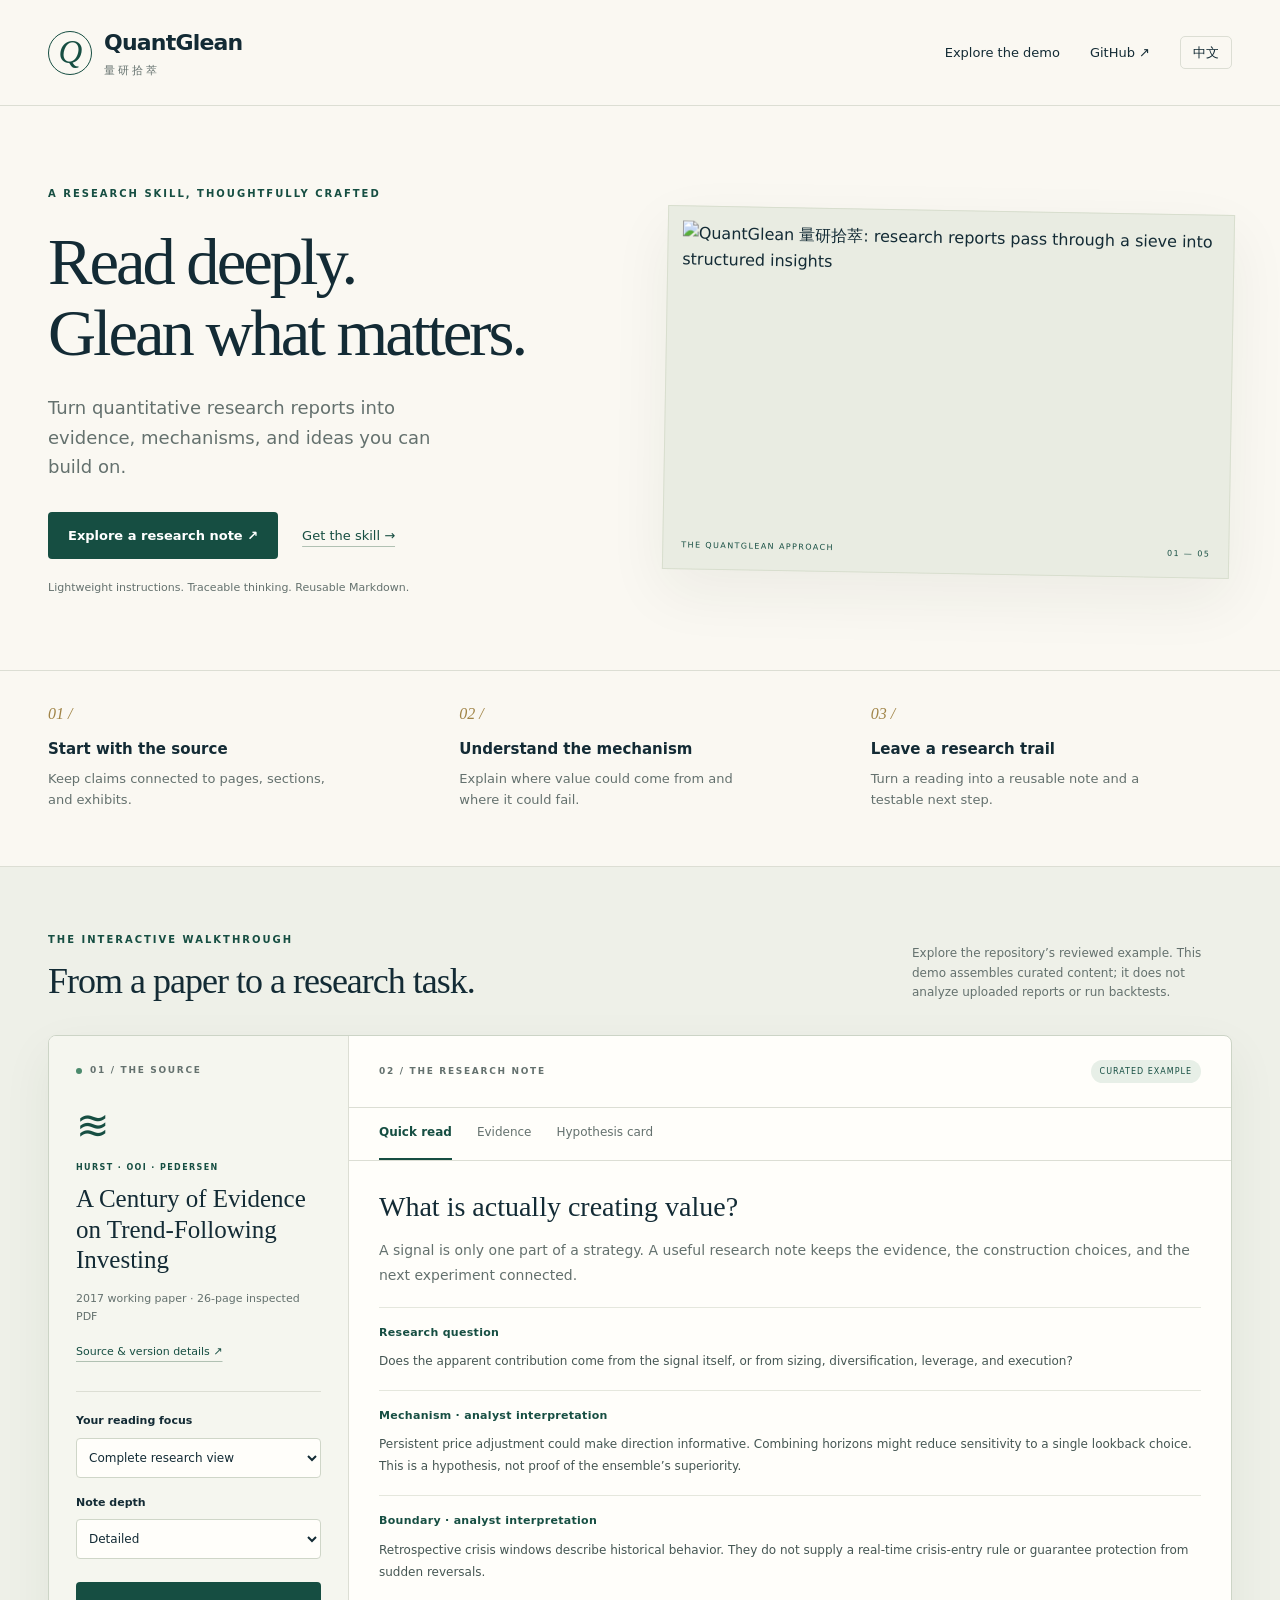
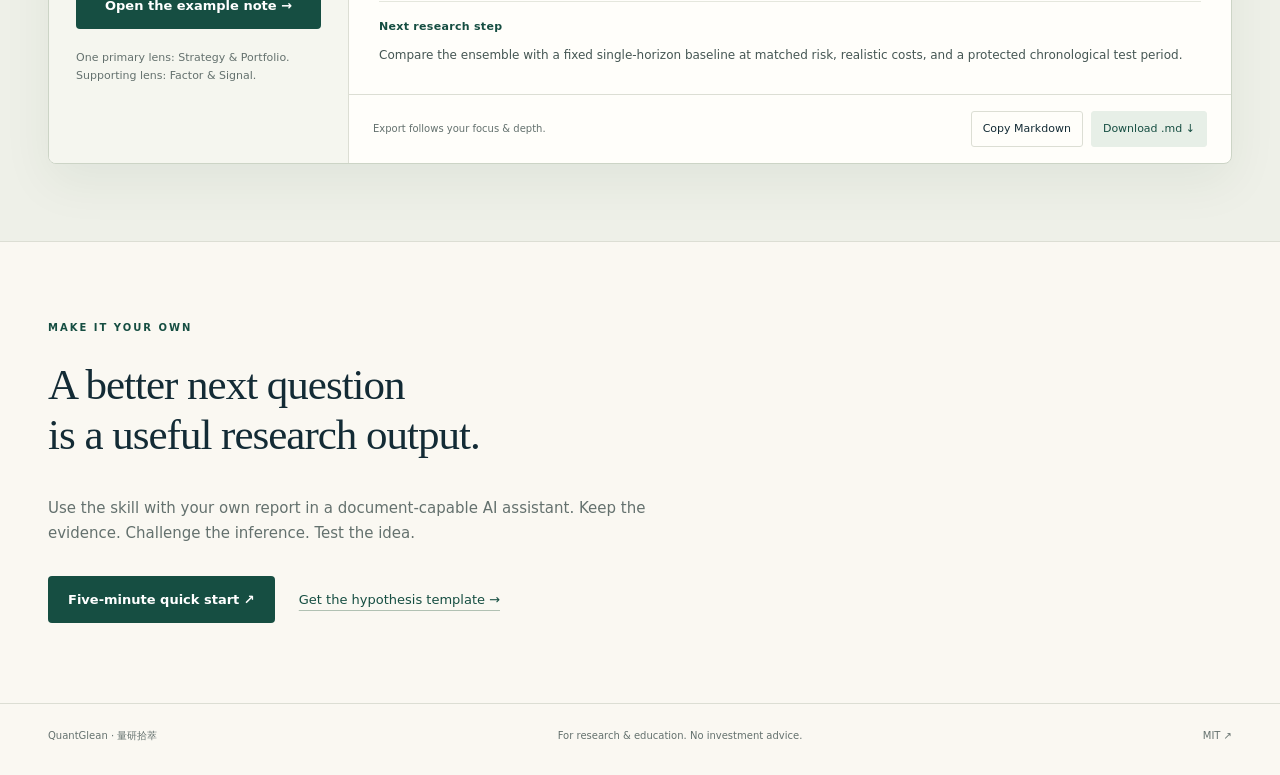
==== site/index.html @ 1519d442 "Add bilingual interactive demo and GitHub Pages deployment" ====
<!doctype html>
<html lang="en">
<head>
  <meta charset="utf-8"><meta name="viewport" content="width=device-width,initial-scale=1">
  <title>QuantGlean · 量研拾萃 — Research into insight</title>
  <meta name="description" content="Explore QuantGlean: an evidence-grounded skill for turning quantitative research reports into reusable insights and testable hypotheses.">
  <meta name="theme-color" content="#123d36"><link rel="stylesheet" href="styles.css">
</head>
<body>
  <header class="nav wrap"><a class="brand" href="#"><span class="mark">Q</span><span>QuantGlean<small>量研拾萃</small></span></a><nav aria-label="Main"><a href="#workbench" data-i18n="try">Explore the demo</a><a href="https://github.com/runqiwang777/QuantGlean">GitHub ↗</a><button id="language" class="language" aria-label="Switch to Simplified Chinese">中文</button></nav></header>
  <main>
    <section class="hero wrap"><div class="hero-copy"><p class="eyebrow" data-i18n="eyebrow">A RESEARCH SKILL, THOUGHTFULLY CRAFTED</p><h1 data-i18n="headline">Read deeply.<br>Glean what matters.</h1><p class="intro" data-i18n="intro">Turn quantitative research reports into evidence, mechanisms, and ideas you can build on.</p><div class="hero-actions"><a class="button primary" href="#workbench" data-i18n="start">Explore a research note ↗</a><a class="text-link" id="skill-link" href="https://github.com/runqiwang777/QuantGlean/blob/main/SKILL.md" data-i18n="skill">Get the skill →</a></div><p class="micro" data-i18n="heroMicro">Lightweight instructions. Traceable thinking. Reusable Markdown.</p></div><figure class="hero-art"><img src="assets/QuantGlean.png" alt="QuantGlean 量研拾萃: research reports pass through a sieve into structured insights" width="1672" height="941"><figcaption><span data-i18n="artLabel">THE QUANTGLEAN APPROACH</span><span>01 — 05</span></figcaption></figure></section>
    <section class="principles wrap" aria-label="Research principles"><div><span>01 /</span><h2 data-i18n="p1">Start with the source</h2><p data-i18n="p1d">Keep claims connected to pages, sections, and exhibits.</p></div><div><span>02 /</span><h2 data-i18n="p2">Understand the mechanism</h2><p data-i18n="p2d">Explain where value could come from and where it could fail.</p></div><div><span>03 /</span><h2 data-i18n="p3">Leave a research trail</h2><p data-i18n="p3d">Turn a reading into a reusable note and a testable next step.</p></div></section>
    <section class="workshop" id="workbench"><div class="wrap"><div class="section-heading"><div><p class="eyebrow" data-i18n="walkthrough">THE INTERACTIVE WALKTHROUGH</p><h2 data-i18n="workTitle">From a paper to a research task.</h2></div><p data-i18n="demoNote">Explore the repository's reviewed example. This demo assembles curated content; it does not analyze uploaded reports or run backtests.</p></div>
      <div class="bench"><aside class="source-panel"><div class="panel-label"><span class="dot"></span><span data-i18n="sourceLabel">01 / THE SOURCE</span></div><div class="paper-icon" aria-hidden="true">≋</div><p class="eyebrow">HURST · OOI · PEDERSEN</p><h3>A Century of Evidence on Trend-Following Investing</h3><p class="source-meta" data-i18n="sourceMeta">2017 working paper · 26-page inspected PDF</p><a class="text-link" href="https://github.com/runqiwang777/QuantGlean/blob/main/examples/aqr-century-trend-following/SOURCE.md" data-i18n="provenance">Source & version details ↗</a><hr><label for="focus" data-i18n="focusLabel">Your reading focus</label><select id="focus"><option value="all">Complete research view</option><option value="mechanism">Value mechanism</option><option value="evidence">Evidence & limitations</option><option value="validation">Validation plan</option></select><label for="depth" data-i18n="depthLabel">Note depth</label><select id="depth"><option value="full">Detailed</option><option value="quick">Quick read</option></select><button class="button primary open-note" id="build" data-i18n="build">Open the example note →</button><p class="micro" data-i18n="sourceMicro">One primary lens: Strategy & Portfolio.<br>Supporting lens: Factor & Signal.</p></aside>
      <div class="note-panel"><div class="note-toolbar"><span class="panel-label" data-i18n="outputLabel">02 / THE RESEARCH NOTE</span><span class="badge" data-i18n="curated">CURATED EXAMPLE</span></div><div class="tabs" role="tablist" aria-label="Research note sections"><button id="tab-overview" role="tab" aria-controls="note" aria-selected="true" data-tab="overview" data-i18n="overview">Quick read</button><button id="tab-evidence" role="tab" aria-controls="note" aria-selected="false" tabindex="-1" data-tab="evidence" data-i18n="evidence">Evidence</button><button id="tab-hypothesis" role="tab" aria-controls="note" aria-selected="false" tabindex="-1" data-tab="hypothesis" data-i18n="hypothesis">Hypothesis card</button></div><div id="note" role="tabpanel" aria-labelledby="tab-overview"></div><div class="export-bar"><span id="export-caption" data-i18n="exportCaption">Take the selected note with you.</span><div><button id="copy" data-i18n="copy">Copy Markdown</button><button class="export" id="download" data-i18n="download">Download .md ↓</button></div></div></div></div><p id="status" role="status" aria-live="polite"></p>
    </div></section>
    <section class="next wrap"><p class="eyebrow" data-i18n="nextEyebrow">MAKE IT YOUR OWN</p><h2 data-i18n="nextTitle">A better next question<br>is a useful research output.</h2><p data-i18n="nextBody">Use the skill with your own report in a document-capable AI assistant. Keep the evidence. Challenge the inference. Test the idea.</p><div class="hero-actions"><a class="button primary" id="guide-link" href="https://github.com/runqiwang777/QuantGlean#five-minute-quick-start" data-i18n="guide">Five-minute quick start ↗</a><a class="text-link" id="template-link" href="https://github.com/runqiwang777/QuantGlean/blob/main/templates/alpha-hypothesis.md" data-i18n="template">Get the hypothesis template →</a></div></section>
  </main><footer class="wrap"><span>QuantGlean · 量研拾萃</span><span data-i18n="footer">For research & education. No investment advice.</span><a href="https://github.com/runqiwang777/QuantGlean/blob/main/LICENSE">MIT ↗</a></footer><script src="app.js"></script>
</body></html>
---- site/styles.css ----
@charset "UTF-8";
:root{--paper:#faf8f2;--ink:#132b35;--green:#164e42;--muted:#64716e;--line:#dcded4;--mint:#e7efe7;--gold:#a08447}*{box-sizing:border-box}html{scroll-behavior:smooth;scroll-padding-top:28px}body{margin:0;background:var(--paper);color:var(--ink);font:16px/1.65 system-ui,-apple-system,"Segoe UI","Microsoft YaHei",sans-serif}a{color:inherit;text-decoration:none}button,select{font:inherit}button,a,select{-webkit-tap-highlight-color:transparent}button{cursor:pointer}a:focus-visible,button:focus-visible,select:focus-visible{outline:3px solid #b28c45;outline-offset:4px}button{color:inherit}button:disabled{opacity:.6}.wrap{max-width:1300px;margin:auto;padding:0 48px}.nav{height:106px;display:flex;align-items:center;justify-content:space-between;border-bottom:1px solid var(--line)}.brand{display:flex;gap:12px;align-items:center;font-size:22px;letter-spacing:-.8px;font-weight:650}.brand small{display:block;font-weight:400;color:var(--muted);font-size:11px;letter-spacing:3px}.mark{border:1px solid var(--green);border-radius:50%;color:var(--green);width:44px;height:44px;display:grid;place-items:center;font:italic 33px Georgia,serif}nav{display:flex;align-items:center;gap:30px;font-size:13px}.language{border:1px solid var(--line);border-radius:5px;background:transparent;padding:5px 12px}.hero{padding-top:80px;padding-bottom:72px;display:grid;grid-template-columns:1fr 1fr;gap:50px;align-items:center}.eyebrow{font-size:10px;letter-spacing:2px;font-weight:650;color:var(--green);margin:0 0 23px}h1,h2,h3,p,figure{margin-top:0}h1{font:normal clamp(48px,5.2vw,76px)/1.07 Georgia,"Songti SC",SimSun,serif;letter-spacing:-3px;margin-bottom:25px}h1:lang(zh-CN){letter-spacing:1px;line-height:1.25}.intro{font-size:18px;color:var(--muted);max-width:430px}.hero-actions{display:flex;gap:24px;align-items:center;flex-wrap:wrap;margin-top:30px}.button{display:inline-block;border:0;border-radius:4px;padding:13px 20px;font-size:13px;font-weight:550}.primary{color:#fff;background:var(--green)}.primary:hover{background:#0d3c31}.text-link{font-size:13px;color:var(--green);text-decoration:underline;text-decoration-color:#b1c1b3;text-underline-offset:6px}.micro{font-size:11px;color:var(--muted);margin:20px 0 0}.hero-art{margin:0;background:#e9ece2;padding:14px;border:1px solid #d8dece;transform:rotate(1deg);box-shadow:0 22px 60px #1c352210}.hero-art img{width:100%;height:auto;display:block}.hero-art figcaption{display:flex;justify-content:space-between;font-size:8px;color:var(--green);letter-spacing:1.4px;padding:16px 4px 3px}.principles{display:grid;grid-template-columns:repeat(3,1fr);border-top:1px solid var(--line);padding-top:30px;padding-bottom:55px;gap:50px}.principles span{font:italic 16px Georgia;color:var(--gold)}.principles h2{font-size:15px;margin:10px 0 6px;font-weight:600}.principles p{font-size:13px;color:var(--muted);max-width:290px;margin:0}.workshop{background:#eef0e8;border-top:1px solid var(--line);border-bottom:1px solid var(--line);padding:65px 0 42px}.section-heading{display:flex;justify-content:space-between;gap:48px;align-items:end;margin-bottom:32px}.section-heading h2{font:normal 36px/1.2 Georgia,"Songti SC",SimSun,serif;letter-spacing:-1px;margin:0}.section-heading .eyebrow{margin-bottom:12px}.section-heading>p{font-size:12px;color:var(--muted);max-width:320px;margin:0}.bench{display:grid;grid-template-columns:300px 1fr;border:1px solid #ccd4c6;border-radius:8px;overflow:hidden;background:#fffefa;box-shadow:0 18px 50px #173b2410}.source-panel{padding:27px;background:#f5f6ef;border-right:1px solid var(--line)}.panel-label{font-size:9px;font-weight:600;letter-spacing:1.7px;color:var(--muted);display:flex;align-items:center;gap:8px}.dot{width:6px;height:6px;background:#4b8a6d;border-radius:50%}.paper-icon{font:40px Georgia;color:var(--green);margin:24px 0 12px}.source-panel .eyebrow{font-size:8px;margin-bottom:10px;letter-spacing:1.4px}.source-panel h3{font:normal 25px/1.22 Georgia,serif;margin-bottom:14px}.source-meta{font-size:11px;color:var(--muted)}.source-panel .text-link{font-size:11px}.source-panel hr{border:0;border-top:1px solid var(--line);margin:28px 0 20px}label{font-size:11px;font-weight:600;display:block;margin:16px 0 7px}select{width:100%;background:#fffefa;color:var(--ink);border:1px solid #cfd6c8;border-radius:4px;font-size:12px;padding:11px 8px}.open-note{width:100%;margin-top:23px}.note-panel{display:flex;flex-direction:column;min-width:0}.note-toolbar{display:flex;align-items:center;justify-content:space-between;padding:24px 30px;border-bottom:1px solid var(--line);gap:10px}.badge{font-size:8px;letter-spacing:1px;color:var(--green);background:var(--mint);border-radius:20px;padding:5px 9px;white-space:nowrap}.tabs{display:flex;border-bottom:1px solid var(--line);padding:0 30px;gap:25px}.tabs button{font-size:12px;background:none;border:0;border-bottom:2px solid transparent;padding:15px 0;color:var(--muted)}.tabs button[aria-selected=true]{border-bottom-color:var(--green);color:var(--green);font-weight:600}#note{padding:28px 30px;min-height:380px;flex:1;font-size:13px}#note h3{font:normal 28px/1.25 Georgia,"Songti SC",SimSun,serif;margin-bottom:14px}#note .lead{color:var(--muted);font-size:14px;line-height:1.8}.note-block{border-top:1px solid #e5e7dd;padding-top:16px;margin-top:18px}.note-block h4{font-size:11px;margin:0 0 8px;color:var(--green);letter-spacing:.3px}.note-block p{margin:0;color:#455653;font-size:12px;line-height:1.85}.evidence-row{display:grid;grid-template-columns:38px 1fr auto;gap:15px;padding:18px 0;border-top:1px solid #e5e7dd;align-items:start}.evidence-row>span{font-family:Georgia;color:var(--gold)}.evidence-row p{margin:0}.evidence-row a{color:var(--green);font-size:11px;text-decoration:underline}.status-pill{display:inline-block;background:#f4ebd7;color:#796026;border-radius:3px;font-size:10px;padding:4px 8px;margin-bottom:18px}.export-bar{border-top:1px solid var(--line);padding:16px 24px;display:flex;justify-content:space-between;align-items:center;gap:14px}.export-bar>span{font-size:10px;color:var(--muted)}.export-bar>div{display:flex;gap:8px}.export-bar button{font-size:11px;border:1px solid var(--line);background:transparent;padding:8px 11px;border-radius:3px}.export-bar .export{background:var(--mint);border-color:var(--mint);color:var(--green)}#status{font-size:12px;min-height:20px;margin:15px 0 0;color:var(--green)}.next{padding-top:78px;padding-bottom:80px;position:relative}.next h2{font:normal 43px/1.17 Georgia,"Songti SC",SimSun,serif;letter-spacing:-1px}.next>p:not(.eyebrow){max-width:620px;color:var(--muted);font-size:15px}footer{display:flex;justify-content:space-between;gap:20px;border-top:1px solid var(--line);padding-top:24px!important;padding-bottom:30px!important;font-size:10px;color:var(--muted)}@media(max-width:1000px){.wrap{padding-left:28px;padding-right:28px}.hero{gap:25px}.hero-actions{gap:18px}.bench{grid-template-columns:260px 1fr}.source-panel{padding:22px}.note-toolbar,.tabs{padding-left:23px;padding-right:23px}.export-bar{flex-wrap:wrap}.section-heading h2{font-size:31px}}@media(max-width:720px){.nav{height:85px}nav{gap:15px}nav>a:first-child{display:none}.hero{grid-template-columns:1fr;padding-top:42px;padding-bottom:40px;gap:40px}h1{font-size:56px}.hero-art{transform:none}.principles{gap:22px;padding-top:25px;padding-bottom:35px}.principles p{font-size:11px}.principles h2{font-size:13px}.workshop{padding-top:38px}.section-heading{display:block}.section-heading>p{max-width:100%;margin-top:18px}.bench{grid-template-columns:1fr}.source-panel{border-right:0;border-bottom:1px solid var(--line)}.source-panel .paper-icon{display:none}.source-panel .eyebrow{margin-top:22px}.source-panel h3{font-size:25px;max-width:400px}.tabs{gap:20px}.tabs button{font-size:11px}#note{padding:23px;min-height:330px}.evidence-row{gap:9px;grid-template-columns:26px 1fr auto}.next{padding-top:45px;padding-bottom:50px}.next h2{font-size:34px}footer{flex-wrap:wrap}.eyebrow{font-size:9px}.badge{font-size:7px}.wrap{padding-left:20px;padding-right:20px}}@media(prefers-reduced-motion:reduce){html{scroll-behavior:auto}}
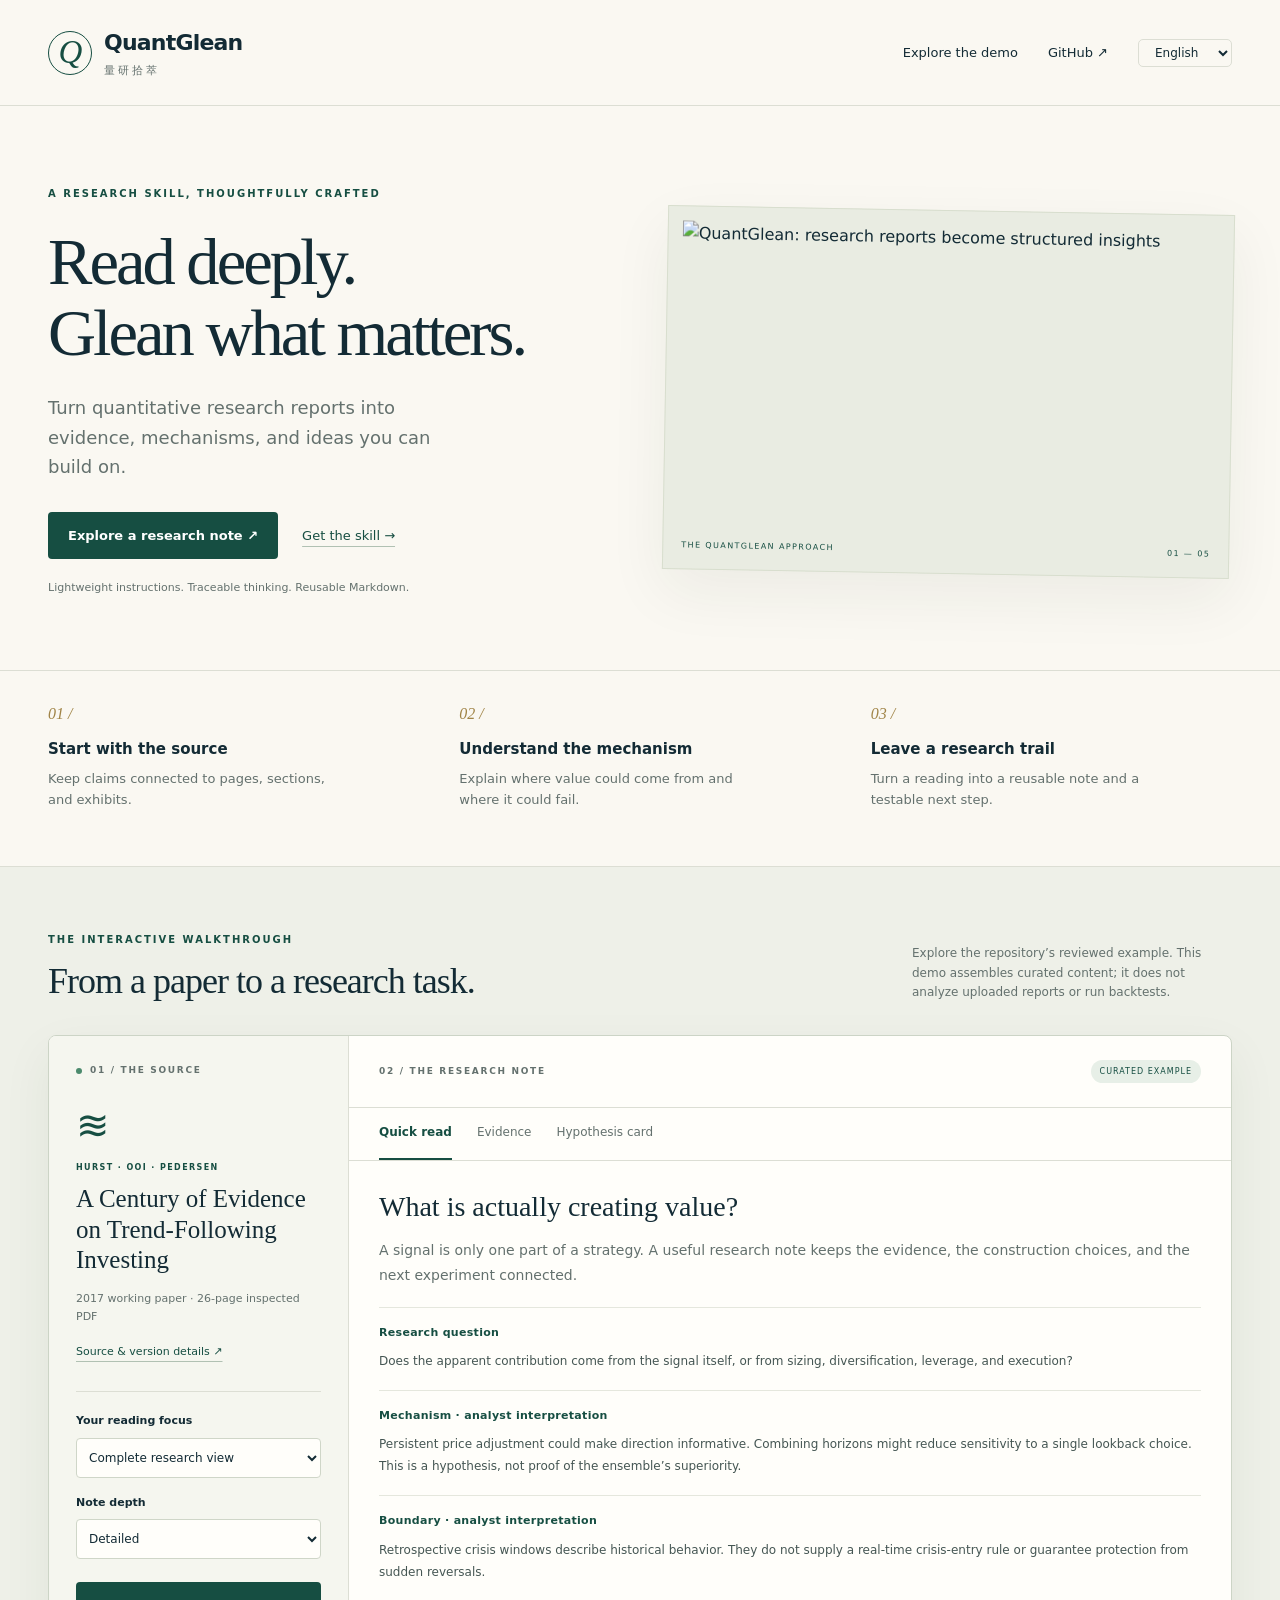
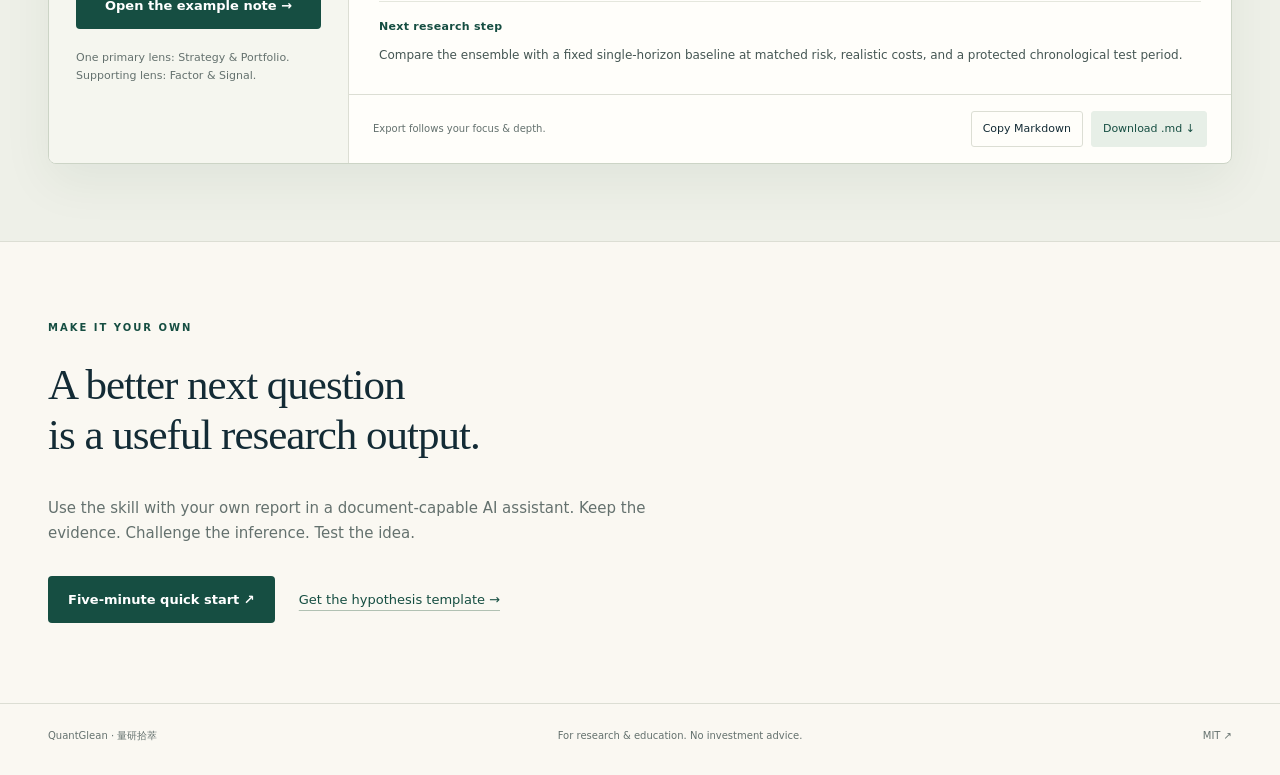
==== commit 633cc18e: "Add Japanese and Korean documentation and website locales" ====
--- a/site/index.html
+++ b/site/index.html
@@ -7,7 +7,7 @@
   <meta name="theme-color" content="#123d36"><link rel="stylesheet" href="styles.css">
 </head>
 <body>
-  <header class="nav wrap"><a class="brand" href="#"><span class="mark">Q</span><span>QuantGlean<small>量研拾萃</small></span></a><nav aria-label="Main"><a href="#workbench" data-i18n="try">Explore the demo</a><a href="https://github.com/runqiwang777/QuantGlean">GitHub ↗</a><button id="language" class="language" aria-label="Switch to Simplified Chinese">中文</button></nav></header>
+  <header class="nav wrap"><a class="brand" href="#"><span class="mark">Q</span><span>QuantGlean<small>量研拾萃</small></span></a><nav aria-label="Main"><a href="#workbench" data-i18n="try">Explore the demo</a><a href="https://github.com/runqiwang777/QuantGlean">GitHub ↗</a><select id="language" class="language" aria-label="Language"><option value="en">English</option><option value="zh">简体中文</option><option value="ja">日本語</option><option value="ko">한국어</option></select></nav></header>
   <main>
     <section class="hero wrap"><div class="hero-copy"><p class="eyebrow" data-i18n="eyebrow">A RESEARCH SKILL, THOUGHTFULLY CRAFTED</p><h1 data-i18n="headline">Read deeply.<br>Glean what matters.</h1><p class="intro" data-i18n="intro">Turn quantitative research reports into evidence, mechanisms, and ideas you can build on.</p><div class="hero-actions"><a class="button primary" href="#workbench" data-i18n="start">Explore a research note ↗</a><a class="text-link" id="skill-link" href="https://github.com/runqiwang777/QuantGlean/blob/main/SKILL.md" data-i18n="skill">Get the skill →</a></div><p class="micro" data-i18n="heroMicro">Lightweight instructions. Traceable thinking. Reusable Markdown.</p></div><figure class="hero-art"><img src="assets/QuantGlean.png" alt="QuantGlean 量研拾萃: research reports pass through a sieve into structured insights" width="1672" height="941"><figcaption><span data-i18n="artLabel">THE QUANTGLEAN APPROACH</span><span>01 — 05</span></figcaption></figure></section>
     <section class="principles wrap" aria-label="Research principles"><div><span>01 /</span><h2 data-i18n="p1">Start with the source</h2><p data-i18n="p1d">Keep claims connected to pages, sections, and exhibits.</p></div><div><span>02 /</span><h2 data-i18n="p2">Understand the mechanism</h2><p data-i18n="p2d">Explain where value could come from and where it could fail.</p></div><div><span>03 /</span><h2 data-i18n="p3">Leave a research trail</h2><p data-i18n="p3d">Turn a reading into a reusable note and a testable next step.</p></div></section>
@@ -16,5 +16,5 @@
       <div class="note-panel"><div class="note-toolbar"><span class="panel-label" data-i18n="outputLabel">02 / THE RESEARCH NOTE</span><span class="badge" data-i18n="curated">CURATED EXAMPLE</span></div><div class="tabs" role="tablist" aria-label="Research note sections"><button id="tab-overview" role="tab" aria-controls="note" aria-selected="true" data-tab="overview" data-i18n="overview">Quick read</button><button id="tab-evidence" role="tab" aria-controls="note" aria-selected="false" tabindex="-1" data-tab="evidence" data-i18n="evidence">Evidence</button><button id="tab-hypothesis" role="tab" aria-controls="note" aria-selected="false" tabindex="-1" data-tab="hypothesis" data-i18n="hypothesis">Hypothesis card</button></div><div id="note" role="tabpanel" aria-labelledby="tab-overview"></div><div class="export-bar"><span id="export-caption" data-i18n="exportCaption">Take the selected note with you.</span><div><button id="copy" data-i18n="copy">Copy Markdown</button><button class="export" id="download" data-i18n="download">Download .md ↓</button></div></div></div></div><p id="status" role="status" aria-live="polite"></p>
     </div></section>
     <section class="next wrap"><p class="eyebrow" data-i18n="nextEyebrow">MAKE IT YOUR OWN</p><h2 data-i18n="nextTitle">A better next question<br>is a useful research output.</h2><p data-i18n="nextBody">Use the skill with your own report in a document-capable AI assistant. Keep the evidence. Challenge the inference. Test the idea.</p><div class="hero-actions"><a class="button primary" id="guide-link" href="https://github.com/runqiwang777/QuantGlean#five-minute-quick-start" data-i18n="guide">Five-minute quick start ↗</a><a class="text-link" id="template-link" href="https://github.com/runqiwang777/QuantGlean/blob/main/templates/alpha-hypothesis.md" data-i18n="template">Get the hypothesis template →</a></div></section>
-  </main><footer class="wrap"><span>QuantGlean · 量研拾萃</span><span data-i18n="footer">For research & education. No investment advice.</span><a href="https://github.com/runqiwang777/QuantGlean/blob/main/LICENSE">MIT ↗</a></footer><script src="app.js"></script>
+  </main><footer class="wrap"><span>QuantGlean · 量研拾萃</span><span data-i18n="footer">For research & education. No investment advice.</span><a href="https://github.com/runqiwang777/QuantGlean/blob/main/LICENSE">MIT ↗</a></footer><script type="module" src="app.js"></script>
 </body></html>
--- a/site/styles.css
+++ b/site/styles.css
@@ -1,2 +1,4 @@
 @charset "UTF-8";
 :root{--paper:#faf8f2;--ink:#132b35;--green:#164e42;--muted:#64716e;--line:#dcded4;--mint:#e7efe7;--gold:#a08447}*{box-sizing:border-box}html{scroll-behavior:smooth;scroll-padding-top:28px}body{margin:0;background:var(--paper);color:var(--ink);font:16px/1.65 system-ui,-apple-system,"Segoe UI","Microsoft YaHei",sans-serif}a{color:inherit;text-decoration:none}button,select{font:inherit}button,a,select{-webkit-tap-highlight-color:transparent}button{cursor:pointer}a:focus-visible,button:focus-visible,select:focus-visible{outline:3px solid #b28c45;outline-offset:4px}button{color:inherit}button:disabled{opacity:.6}.wrap{max-width:1300px;margin:auto;padding:0 48px}.nav{height:106px;display:flex;align-items:center;justify-content:space-between;border-bottom:1px solid var(--line)}.brand{display:flex;gap:12px;align-items:center;font-size:22px;letter-spacing:-.8px;font-weight:650}.brand small{display:block;font-weight:400;color:var(--muted);font-size:11px;letter-spacing:3px}.mark{border:1px solid var(--green);border-radius:50%;color:var(--green);width:44px;height:44px;display:grid;place-items:center;font:italic 33px Georgia,serif}nav{display:flex;align-items:center;gap:30px;font-size:13px}.language{border:1px solid var(--line);border-radius:5px;background:transparent;padding:5px 12px}.hero{padding-top:80px;padding-bottom:72px;display:grid;grid-template-columns:1fr 1fr;gap:50px;align-items:center}.eyebrow{font-size:10px;letter-spacing:2px;font-weight:650;color:var(--green);margin:0 0 23px}h1,h2,h3,p,figure{margin-top:0}h1{font:normal clamp(48px,5.2vw,76px)/1.07 Georgia,"Songti SC",SimSun,serif;letter-spacing:-3px;margin-bottom:25px}h1:lang(zh-CN){letter-spacing:1px;line-height:1.25}.intro{font-size:18px;color:var(--muted);max-width:430px}.hero-actions{display:flex;gap:24px;align-items:center;flex-wrap:wrap;margin-top:30px}.button{display:inline-block;border:0;border-radius:4px;padding:13px 20px;font-size:13px;font-weight:550}.primary{color:#fff;background:var(--green)}.primary:hover{background:#0d3c31}.text-link{font-size:13px;color:var(--green);text-decoration:underline;text-decoration-color:#b1c1b3;text-underline-offset:6px}.micro{font-size:11px;color:var(--muted);margin:20px 0 0}.hero-art{margin:0;background:#e9ece2;padding:14px;border:1px solid #d8dece;transform:rotate(1deg);box-shadow:0 22px 60px #1c352210}.hero-art img{width:100%;height:auto;display:block}.hero-art figcaption{display:flex;justify-content:space-between;font-size:8px;color:var(--green);letter-spacing:1.4px;padding:16px 4px 3px}.principles{display:grid;grid-template-columns:repeat(3,1fr);border-top:1px solid var(--line);padding-top:30px;padding-bottom:55px;gap:50px}.principles span{font:italic 16px Georgia;color:var(--gold)}.principles h2{font-size:15px;margin:10px 0 6px;font-weight:600}.principles p{font-size:13px;color:var(--muted);max-width:290px;margin:0}.workshop{background:#eef0e8;border-top:1px solid var(--line);border-bottom:1px solid var(--line);padding:65px 0 42px}.section-heading{display:flex;justify-content:space-between;gap:48px;align-items:end;margin-bottom:32px}.section-heading h2{font:normal 36px/1.2 Georgia,"Songti SC",SimSun,serif;letter-spacing:-1px;margin:0}.section-heading .eyebrow{margin-bottom:12px}.section-heading>p{font-size:12px;color:var(--muted);max-width:320px;margin:0}.bench{display:grid;grid-template-columns:300px 1fr;border:1px solid #ccd4c6;border-radius:8px;overflow:hidden;background:#fffefa;box-shadow:0 18px 50px #173b2410}.source-panel{padding:27px;background:#f5f6ef;border-right:1px solid var(--line)}.panel-label{font-size:9px;font-weight:600;letter-spacing:1.7px;color:var(--muted);display:flex;align-items:center;gap:8px}.dot{width:6px;height:6px;background:#4b8a6d;border-radius:50%}.paper-icon{font:40px Georgia;color:var(--green);margin:24px 0 12px}.source-panel .eyebrow{font-size:8px;margin-bottom:10px;letter-spacing:1.4px}.source-panel h3{font:normal 25px/1.22 Georgia,serif;margin-bottom:14px}.source-meta{font-size:11px;color:var(--muted)}.source-panel .text-link{font-size:11px}.source-panel hr{border:0;border-top:1px solid var(--line);margin:28px 0 20px}label{font-size:11px;font-weight:600;display:block;margin:16px 0 7px}select{width:100%;background:#fffefa;color:var(--ink);border:1px solid #cfd6c8;border-radius:4px;font-size:12px;padding:11px 8px}.open-note{width:100%;margin-top:23px}.note-panel{display:flex;flex-direction:column;min-width:0}.note-toolbar{display:flex;align-items:center;justify-content:space-between;padding:24px 30px;border-bottom:1px solid var(--line);gap:10px}.badge{font-size:8px;letter-spacing:1px;color:var(--green);background:var(--mint);border-radius:20px;padding:5px 9px;white-space:nowrap}.tabs{display:flex;border-bottom:1px solid var(--line);padding:0 30px;gap:25px}.tabs button{font-size:12px;background:none;border:0;border-bottom:2px solid transparent;padding:15px 0;color:var(--muted)}.tabs button[aria-selected=true]{border-bottom-color:var(--green);color:var(--green);font-weight:600}#note{padding:28px 30px;min-height:380px;flex:1;font-size:13px}#note h3{font:normal 28px/1.25 Georgia,"Songti SC",SimSun,serif;margin-bottom:14px}#note .lead{color:var(--muted);font-size:14px;line-height:1.8}.note-block{border-top:1px solid #e5e7dd;padding-top:16px;margin-top:18px}.note-block h4{font-size:11px;margin:0 0 8px;color:var(--green);letter-spacing:.3px}.note-block p{margin:0;color:#455653;font-size:12px;line-height:1.85}.evidence-row{display:grid;grid-template-columns:38px 1fr auto;gap:15px;padding:18px 0;border-top:1px solid #e5e7dd;align-items:start}.evidence-row>span{font-family:Georgia;color:var(--gold)}.evidence-row p{margin:0}.evidence-row a{color:var(--green);font-size:11px;text-decoration:underline}.status-pill{display:inline-block;background:#f4ebd7;color:#796026;border-radius:3px;font-size:10px;padding:4px 8px;margin-bottom:18px}.export-bar{border-top:1px solid var(--line);padding:16px 24px;display:flex;justify-content:space-between;align-items:center;gap:14px}.export-bar>span{font-size:10px;color:var(--muted)}.export-bar>div{display:flex;gap:8px}.export-bar button{font-size:11px;border:1px solid var(--line);background:transparent;padding:8px 11px;border-radius:3px}.export-bar .export{background:var(--mint);border-color:var(--mint);color:var(--green)}#status{font-size:12px;min-height:20px;margin:15px 0 0;color:var(--green)}.next{padding-top:78px;padding-bottom:80px;position:relative}.next h2{font:normal 43px/1.17 Georgia,"Songti SC",SimSun,serif;letter-spacing:-1px}.next>p:not(.eyebrow){max-width:620px;color:var(--muted);font-size:15px}footer{display:flex;justify-content:space-between;gap:20px;border-top:1px solid var(--line);padding-top:24px!important;padding-bottom:30px!important;font-size:10px;color:var(--muted)}@media(max-width:1000px){.wrap{padding-left:28px;padding-right:28px}.hero{gap:25px}.hero-actions{gap:18px}.bench{grid-template-columns:260px 1fr}.source-panel{padding:22px}.note-toolbar,.tabs{padding-left:23px;padding-right:23px}.export-bar{flex-wrap:wrap}.section-heading h2{font-size:31px}}@media(max-width:720px){.nav{height:85px}nav{gap:15px}nav>a:first-child{display:none}.hero{grid-template-columns:1fr;padding-top:42px;padding-bottom:40px;gap:40px}h1{font-size:56px}.hero-art{transform:none}.principles{gap:22px;padding-top:25px;padding-bottom:35px}.principles p{font-size:11px}.principles h2{font-size:13px}.workshop{padding-top:38px}.section-heading{display:block}.section-heading>p{max-width:100%;margin-top:18px}.bench{grid-template-columns:1fr}.source-panel{border-right:0;border-bottom:1px solid var(--line)}.source-panel .paper-icon{display:none}.source-panel .eyebrow{margin-top:22px}.source-panel h3{font-size:25px;max-width:400px}.tabs{gap:20px}.tabs button{font-size:11px}#note{padding:23px;min-height:330px}.evidence-row{gap:9px;grid-template-columns:26px 1fr auto}.next{padding-top:45px;padding-bottom:50px}.next h2{font-size:34px}footer{flex-wrap:wrap}.eyebrow{font-size:9px}.badge{font-size:7px}.wrap{padding-left:20px;padding-right:20px}}@media(prefers-reduced-motion:reduce){html{scroll-behavior:auto}}
+
+nav .language{width:auto;max-width:150px}h1:lang(ja),h1:lang(ko){font-size:clamp(44px,5vw,64px);line-height:1.3;letter-spacing:-.8px}h1:lang(ko){word-break:keep-all}body:lang(ja){font-family:system-ui,"Yu Gothic",Meiryo,sans-serif}body:lang(ko){font-family:system-ui,"Malgun Gothic",sans-serif}@media(max-width:720px){.brand{font-size:19px;gap:8px}.mark{width:36px;height:36px;font-size:28px}.nav nav{gap:10px}.nav .language{max-width:100px;font-size:12px;padding:5px 6px}h1:lang(ja),h1:lang(ko){font-size:44px}}
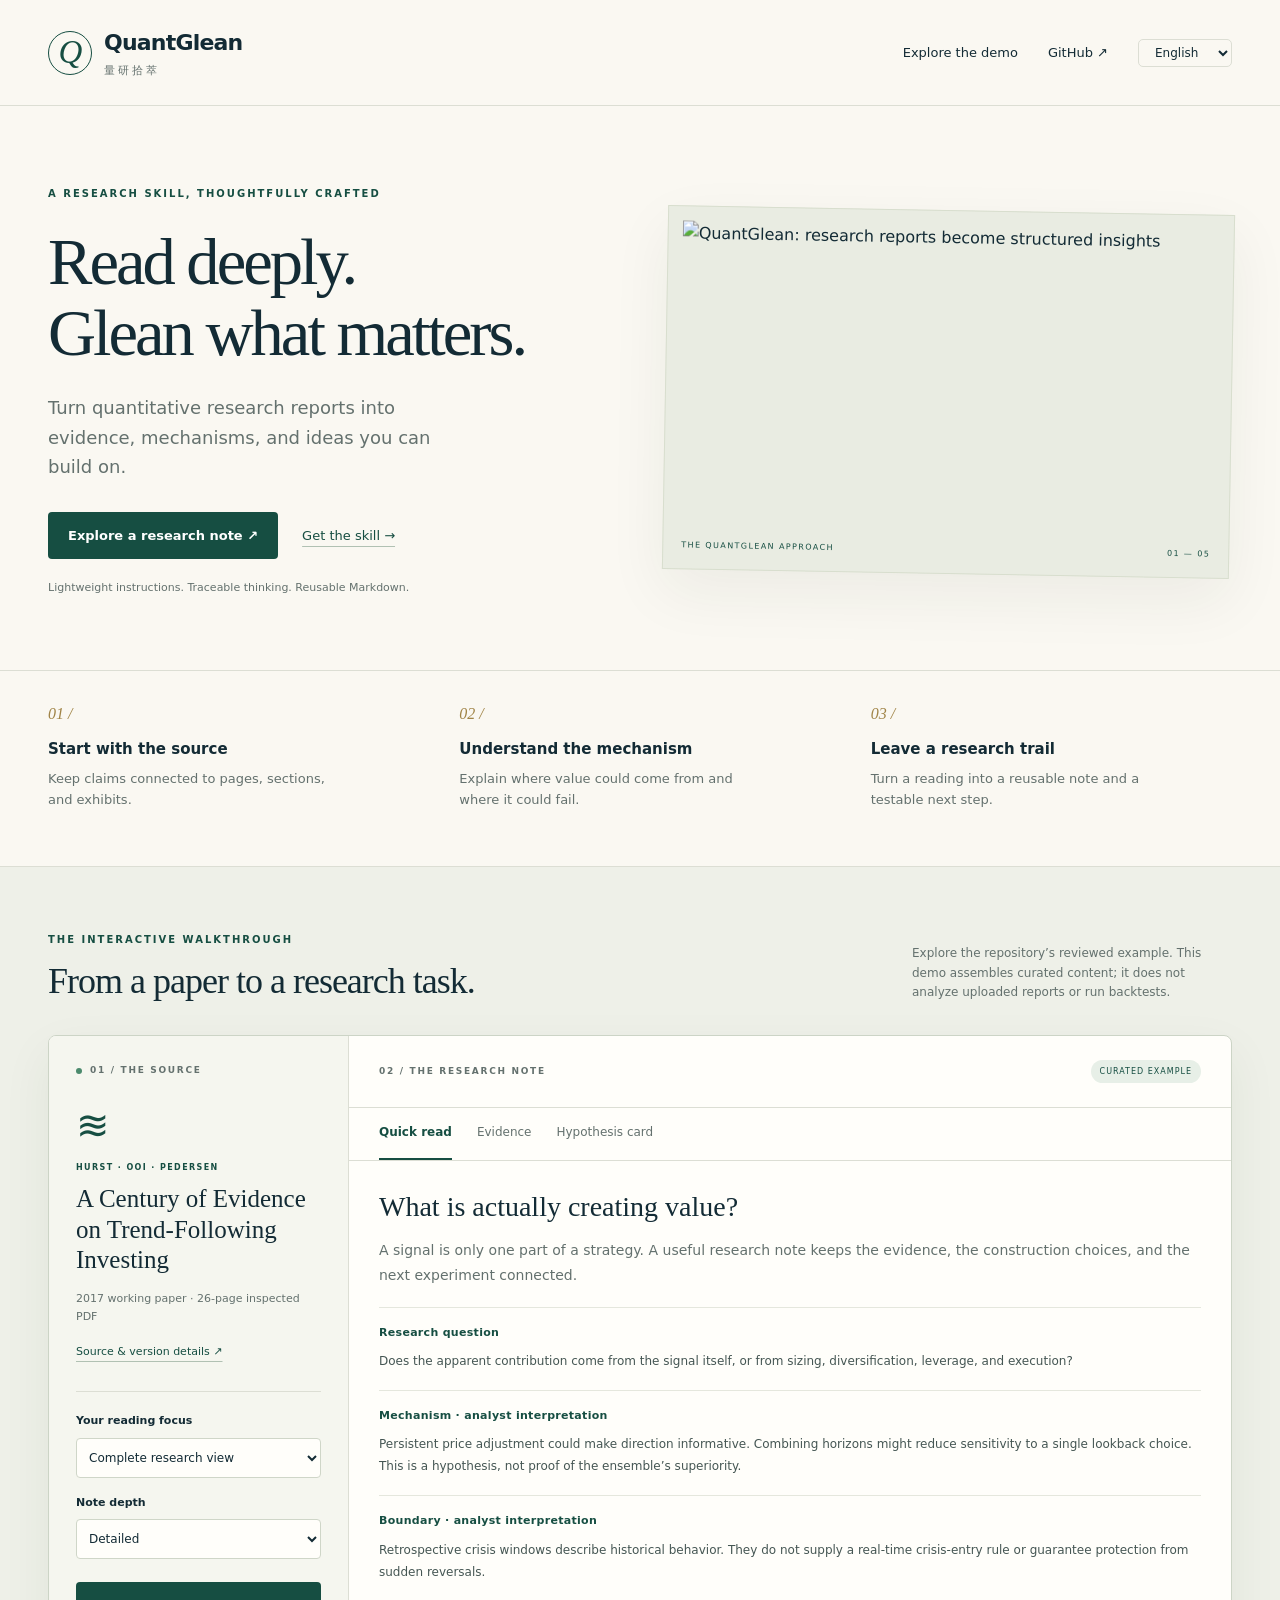
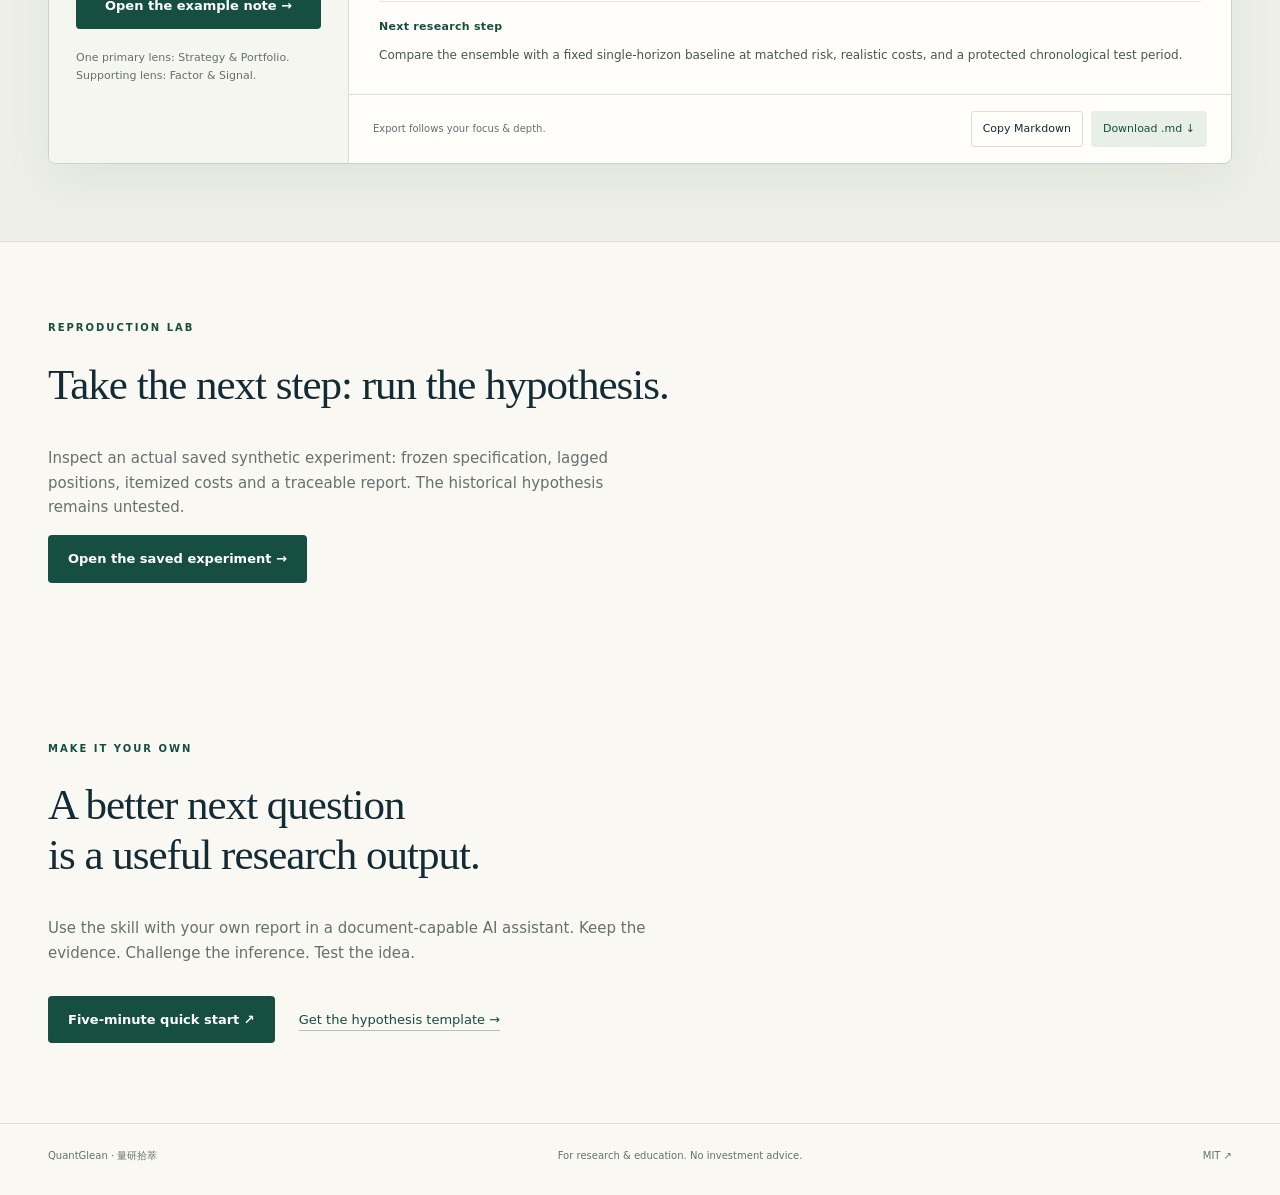
==== commit abb00055: "Add local alpha reproduction reference workflow with provenance and synthetic validation" ====
--- a/site/index.html
+++ b/site/index.html
@@ -15,6 +15,7 @@
       <div class="bench"><aside class="source-panel"><div class="panel-label"><span class="dot"></span><span data-i18n="sourceLabel">01 / THE SOURCE</span></div><div class="paper-icon" aria-hidden="true">≋</div><p class="eyebrow">HURST · OOI · PEDERSEN</p><h3>A Century of Evidence on Trend-Following Investing</h3><p class="source-meta" data-i18n="sourceMeta">2017 working paper · 26-page inspected PDF</p><a class="text-link" href="https://github.com/runqiwang777/QuantGlean/blob/main/examples/aqr-century-trend-following/SOURCE.md" data-i18n="provenance">Source & version details ↗</a><hr><label for="focus" data-i18n="focusLabel">Your reading focus</label><select id="focus"><option value="all">Complete research view</option><option value="mechanism">Value mechanism</option><option value="evidence">Evidence & limitations</option><option value="validation">Validation plan</option></select><label for="depth" data-i18n="depthLabel">Note depth</label><select id="depth"><option value="full">Detailed</option><option value="quick">Quick read</option></select><button class="button primary open-note" id="build" data-i18n="build">Open the example note →</button><p class="micro" data-i18n="sourceMicro">One primary lens: Strategy & Portfolio.<br>Supporting lens: Factor & Signal.</p></aside>
       <div class="note-panel"><div class="note-toolbar"><span class="panel-label" data-i18n="outputLabel">02 / THE RESEARCH NOTE</span><span class="badge" data-i18n="curated">CURATED EXAMPLE</span></div><div class="tabs" role="tablist" aria-label="Research note sections"><button id="tab-overview" role="tab" aria-controls="note" aria-selected="true" data-tab="overview" data-i18n="overview">Quick read</button><button id="tab-evidence" role="tab" aria-controls="note" aria-selected="false" tabindex="-1" data-tab="evidence" data-i18n="evidence">Evidence</button><button id="tab-hypothesis" role="tab" aria-controls="note" aria-selected="false" tabindex="-1" data-tab="hypothesis" data-i18n="hypothesis">Hypothesis card</button></div><div id="note" role="tabpanel" aria-labelledby="tab-overview"></div><div class="export-bar"><span id="export-caption" data-i18n="exportCaption">Take the selected note with you.</span><div><button id="copy" data-i18n="copy">Copy Markdown</button><button class="export" id="download" data-i18n="download">Download .md ↓</button></div></div></div></div><p id="status" role="status" aria-live="polite"></p>
     </div></section>
+<section class="next wrap" id="reproduction"><p class="eyebrow" id="repro-eyebrow">REPRODUCTION LAB</p><h2 id="repro-title">Run the hypothesis.</h2><p id="repro-body">Inspect a saved synthetic experiment.</p><a class="button primary" id="repro-link" href="reproduction.html">Open the saved experiment →</a></section>
     <section class="next wrap"><p class="eyebrow" data-i18n="nextEyebrow">MAKE IT YOUR OWN</p><h2 data-i18n="nextTitle">A better next question<br>is a useful research output.</h2><p data-i18n="nextBody">Use the skill with your own report in a document-capable AI assistant. Keep the evidence. Challenge the inference. Test the idea.</p><div class="hero-actions"><a class="button primary" id="guide-link" href="https://github.com/runqiwang777/QuantGlean#five-minute-quick-start" data-i18n="guide">Five-minute quick start ↗</a><a class="text-link" id="template-link" href="https://github.com/runqiwang777/QuantGlean/blob/main/templates/alpha-hypothesis.md" data-i18n="template">Get the hypothesis template →</a></div></section>
-  </main><footer class="wrap"><span>QuantGlean · 量研拾萃</span><span data-i18n="footer">For research & education. No investment advice.</span><a href="https://github.com/runqiwang777/QuantGlean/blob/main/LICENSE">MIT ↗</a></footer><script type="module" src="app.js"></script>
+  </main><footer class="wrap"><span>QuantGlean · 量研拾萃</span><span data-i18n="footer">For research & education. No investment advice.</span><a href="https://github.com/runqiwang777/QuantGlean/blob/main/LICENSE">MIT ↗</a></footer><script type="module" src="app.js"></script><script type="module" src="reproduction-link.js"></script>
 </body></html>
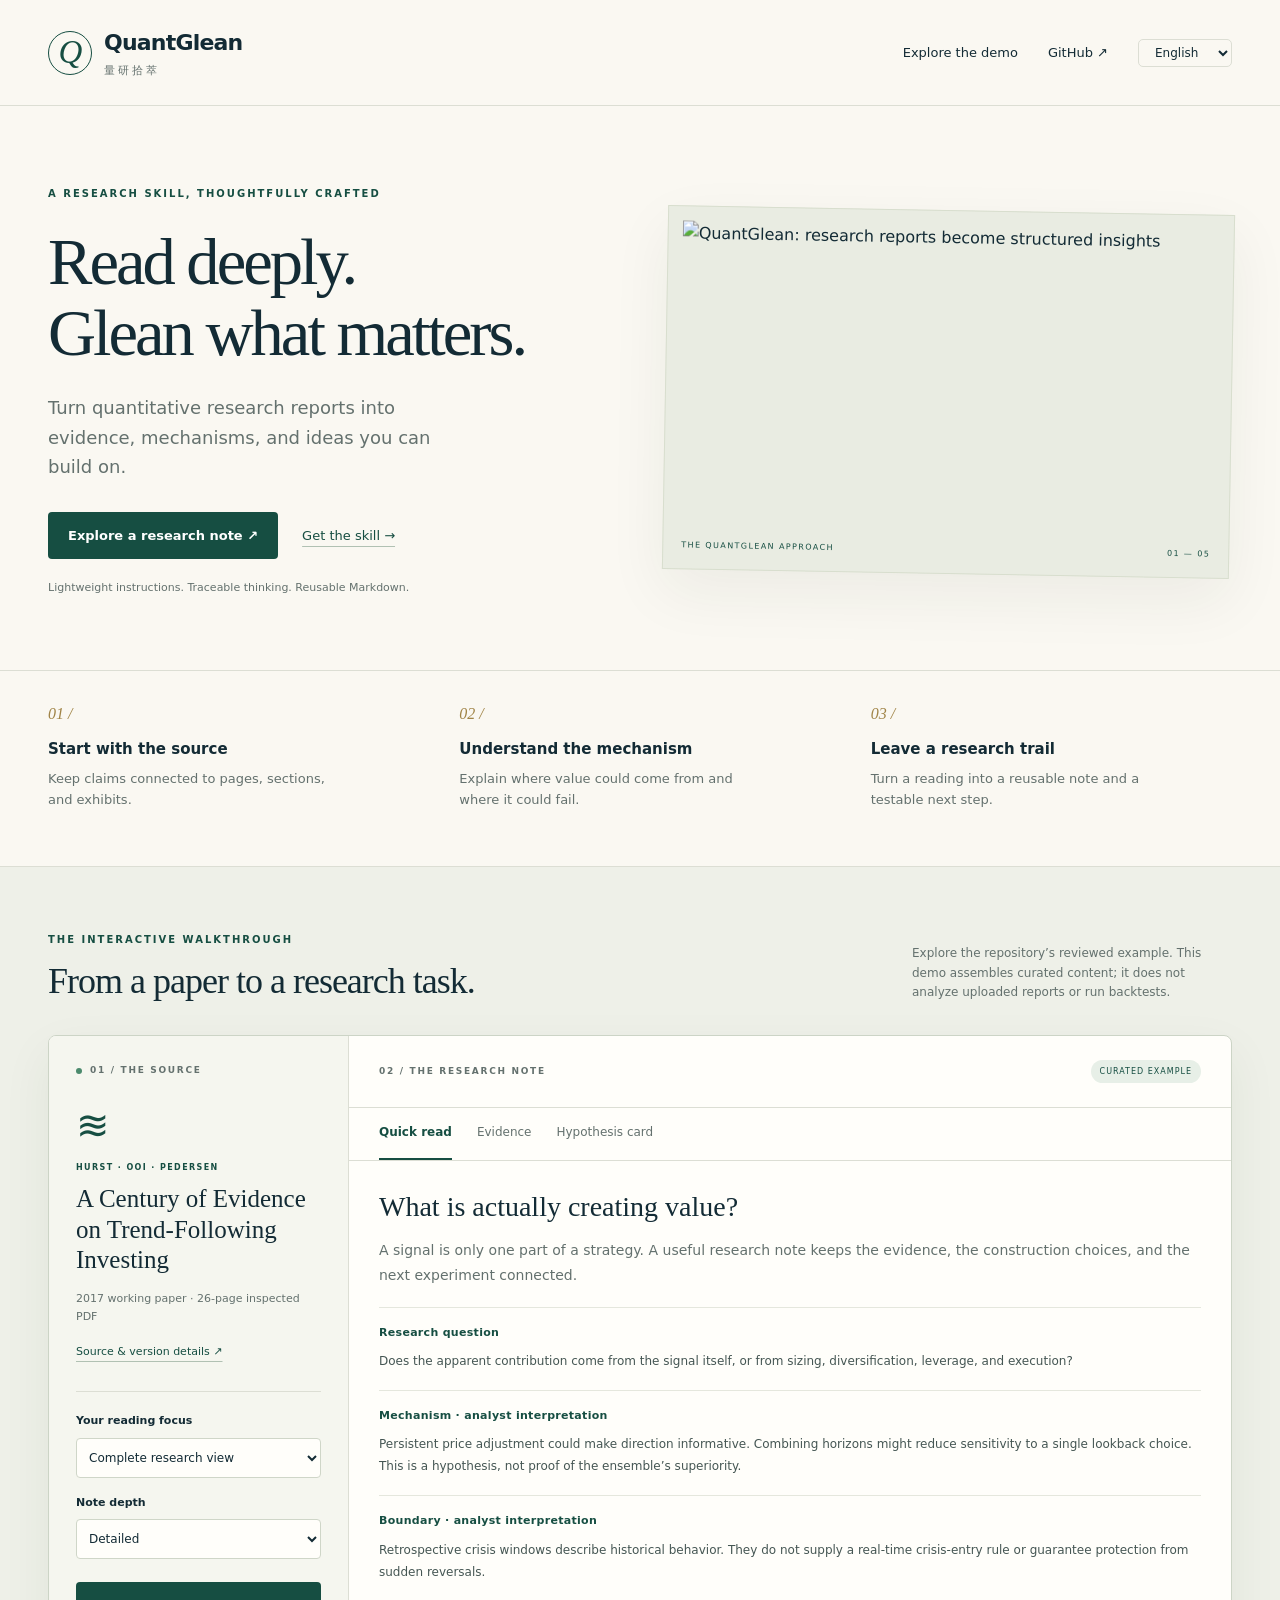
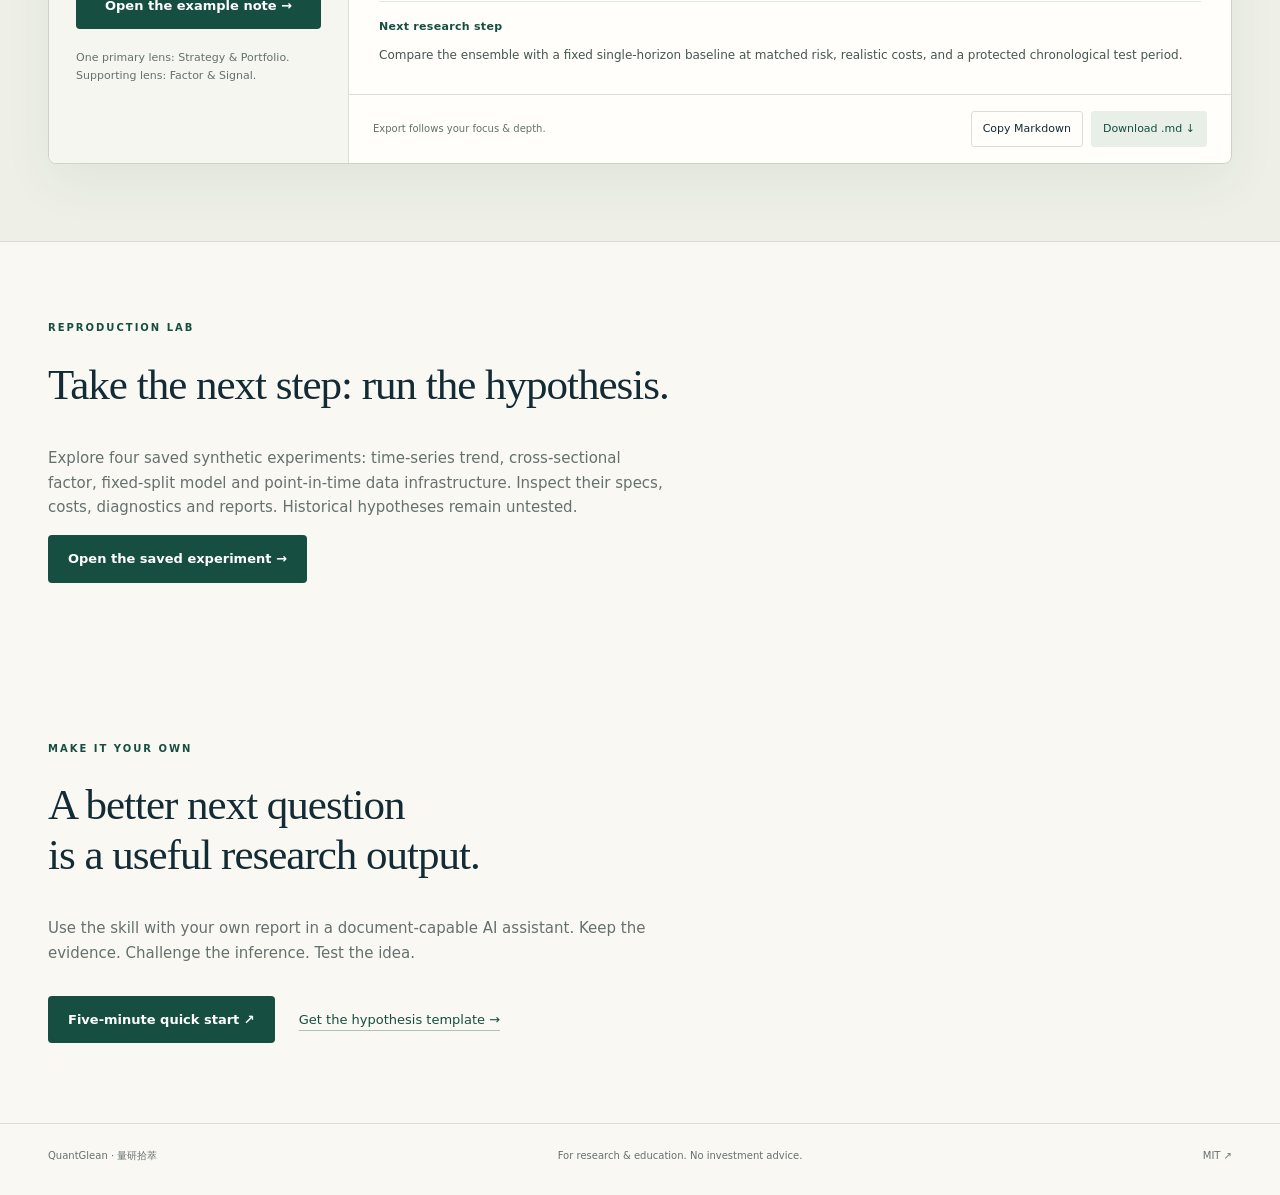
==== commit 6233fc75: "Add revision-aware point-in-time infra benchmarks and local run verification" ====
--- a/site/index.html
+++ b/site/index.html
@@ -17,5 +17,5 @@
     </div></section>
 <section class="next wrap" id="reproduction"><p class="eyebrow" id="repro-eyebrow">REPRODUCTION LAB</p><h2 id="repro-title">Run the hypothesis.</h2><p id="repro-body">Inspect a saved synthetic experiment.</p><a class="button primary" id="repro-link" href="reproduction.html">Open the saved experiment →</a></section>
     <section class="next wrap"><p class="eyebrow" data-i18n="nextEyebrow">MAKE IT YOUR OWN</p><h2 data-i18n="nextTitle">A better next question<br>is a useful research output.</h2><p data-i18n="nextBody">Use the skill with your own report in a document-capable AI assistant. Keep the evidence. Challenge the inference. Test the idea.</p><div class="hero-actions"><a class="button primary" id="guide-link" href="https://github.com/runqiwang777/QuantGlean#five-minute-quick-start" data-i18n="guide">Five-minute quick start ↗</a><a class="text-link" id="template-link" href="https://github.com/runqiwang777/QuantGlean/blob/main/templates/alpha-hypothesis.md" data-i18n="template">Get the hypothesis template →</a></div></section>
-  </main><footer class="wrap"><span>QuantGlean · 量研拾萃</span><span data-i18n="footer">For research & education. No investment advice.</span><a href="https://github.com/runqiwang777/QuantGlean/blob/main/LICENSE">MIT ↗</a></footer><script type="module" src="app.js"></script><script type="module" src="reproduction-link.js"></script>
+  </main><footer class="wrap"><span>QuantGlean · 量研拾萃</span><span data-i18n="footer">For research & education. No investment advice.</span><a href="https://github.com/runqiwang777/QuantGlean/blob/main/LICENSE">MIT ↗</a></footer><script type="module" src="app.js"></script><script type="module" src="reproduction-link.js?v=0.4.0"></script>
 </body></html>
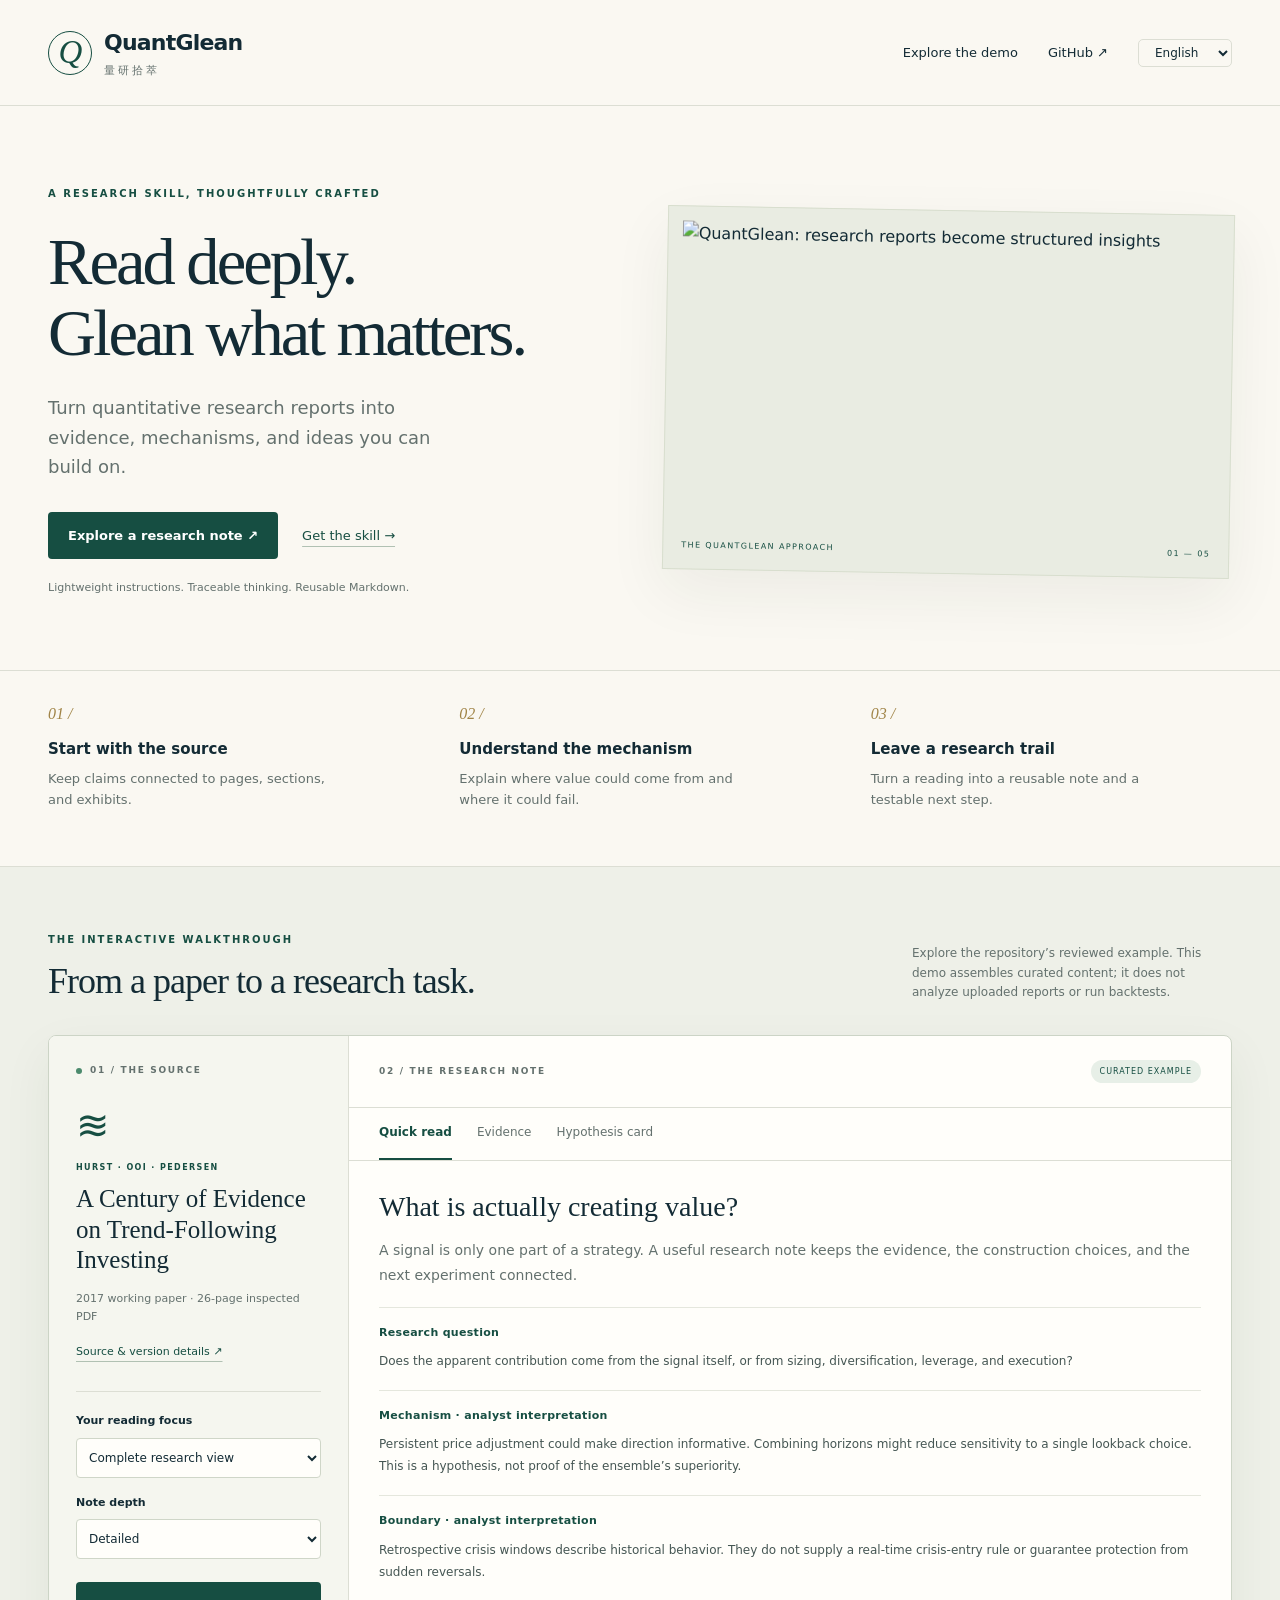
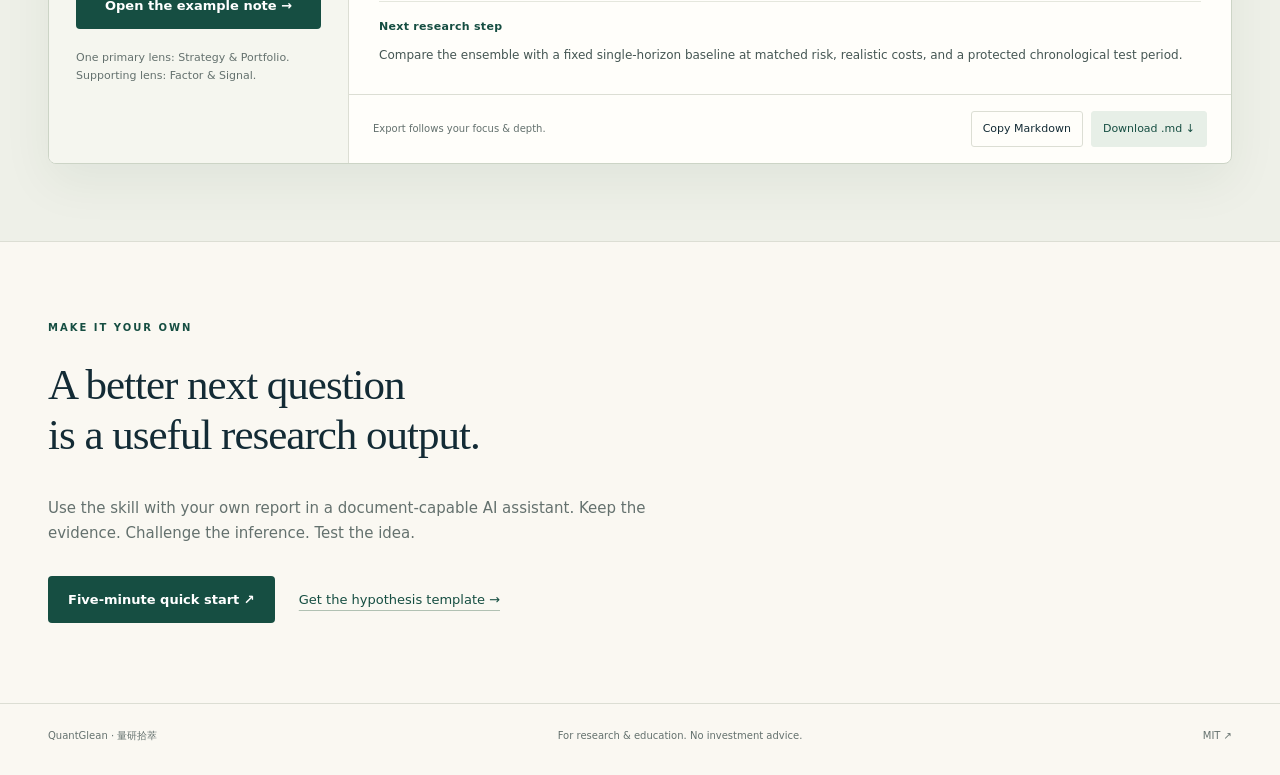
==== commit 4aef4e8c: "Restore the four-language Skill-only release" ====
--- a/site/index.html
+++ b/site/index.html
@@ -15,7 +15,6 @@
       <div class="bench"><aside class="source-panel"><div class="panel-label"><span class="dot"></span><span data-i18n="sourceLabel">01 / THE SOURCE</span></div><div class="paper-icon" aria-hidden="true">≋</div><p class="eyebrow">HURST · OOI · PEDERSEN</p><h3>A Century of Evidence on Trend-Following Investing</h3><p class="source-meta" data-i18n="sourceMeta">2017 working paper · 26-page inspected PDF</p><a class="text-link" href="https://github.com/runqiwang777/QuantGlean/blob/main/examples/aqr-century-trend-following/SOURCE.md" data-i18n="provenance">Source & version details ↗</a><hr><label for="focus" data-i18n="focusLabel">Your reading focus</label><select id="focus"><option value="all">Complete research view</option><option value="mechanism">Value mechanism</option><option value="evidence">Evidence & limitations</option><option value="validation">Validation plan</option></select><label for="depth" data-i18n="depthLabel">Note depth</label><select id="depth"><option value="full">Detailed</option><option value="quick">Quick read</option></select><button class="button primary open-note" id="build" data-i18n="build">Open the example note →</button><p class="micro" data-i18n="sourceMicro">One primary lens: Strategy & Portfolio.<br>Supporting lens: Factor & Signal.</p></aside>
       <div class="note-panel"><div class="note-toolbar"><span class="panel-label" data-i18n="outputLabel">02 / THE RESEARCH NOTE</span><span class="badge" data-i18n="curated">CURATED EXAMPLE</span></div><div class="tabs" role="tablist" aria-label="Research note sections"><button id="tab-overview" role="tab" aria-controls="note" aria-selected="true" data-tab="overview" data-i18n="overview">Quick read</button><button id="tab-evidence" role="tab" aria-controls="note" aria-selected="false" tabindex="-1" data-tab="evidence" data-i18n="evidence">Evidence</button><button id="tab-hypothesis" role="tab" aria-controls="note" aria-selected="false" tabindex="-1" data-tab="hypothesis" data-i18n="hypothesis">Hypothesis card</button></div><div id="note" role="tabpanel" aria-labelledby="tab-overview"></div><div class="export-bar"><span id="export-caption" data-i18n="exportCaption">Take the selected note with you.</span><div><button id="copy" data-i18n="copy">Copy Markdown</button><button class="export" id="download" data-i18n="download">Download .md ↓</button></div></div></div></div><p id="status" role="status" aria-live="polite"></p>
     </div></section>
-<section class="next wrap" id="reproduction"><p class="eyebrow" id="repro-eyebrow">REPRODUCTION LAB</p><h2 id="repro-title">Run the hypothesis.</h2><p id="repro-body">Inspect a saved synthetic experiment.</p><a class="button primary" id="repro-link" href="reproduction.html">Open the saved experiment →</a></section>
     <section class="next wrap"><p class="eyebrow" data-i18n="nextEyebrow">MAKE IT YOUR OWN</p><h2 data-i18n="nextTitle">A better next question<br>is a useful research output.</h2><p data-i18n="nextBody">Use the skill with your own report in a document-capable AI assistant. Keep the evidence. Challenge the inference. Test the idea.</p><div class="hero-actions"><a class="button primary" id="guide-link" href="https://github.com/runqiwang777/QuantGlean#five-minute-quick-start" data-i18n="guide">Five-minute quick start ↗</a><a class="text-link" id="template-link" href="https://github.com/runqiwang777/QuantGlean/blob/main/templates/alpha-hypothesis.md" data-i18n="template">Get the hypothesis template →</a></div></section>
-  </main><footer class="wrap"><span>QuantGlean · 量研拾萃</span><span data-i18n="footer">For research & education. No investment advice.</span><a href="https://github.com/runqiwang777/QuantGlean/blob/main/LICENSE">MIT ↗</a></footer><script type="module" src="app.js"></script><script type="module" src="reproduction-link.js?v=0.4.0"></script>
+  </main><footer class="wrap"><span>QuantGlean · 量研拾萃</span><span data-i18n="footer">For research & education. No investment advice.</span><a href="https://github.com/runqiwang777/QuantGlean/blob/main/LICENSE">MIT ↗</a></footer><script type="module" src="app.js"></script>
 </body></html>
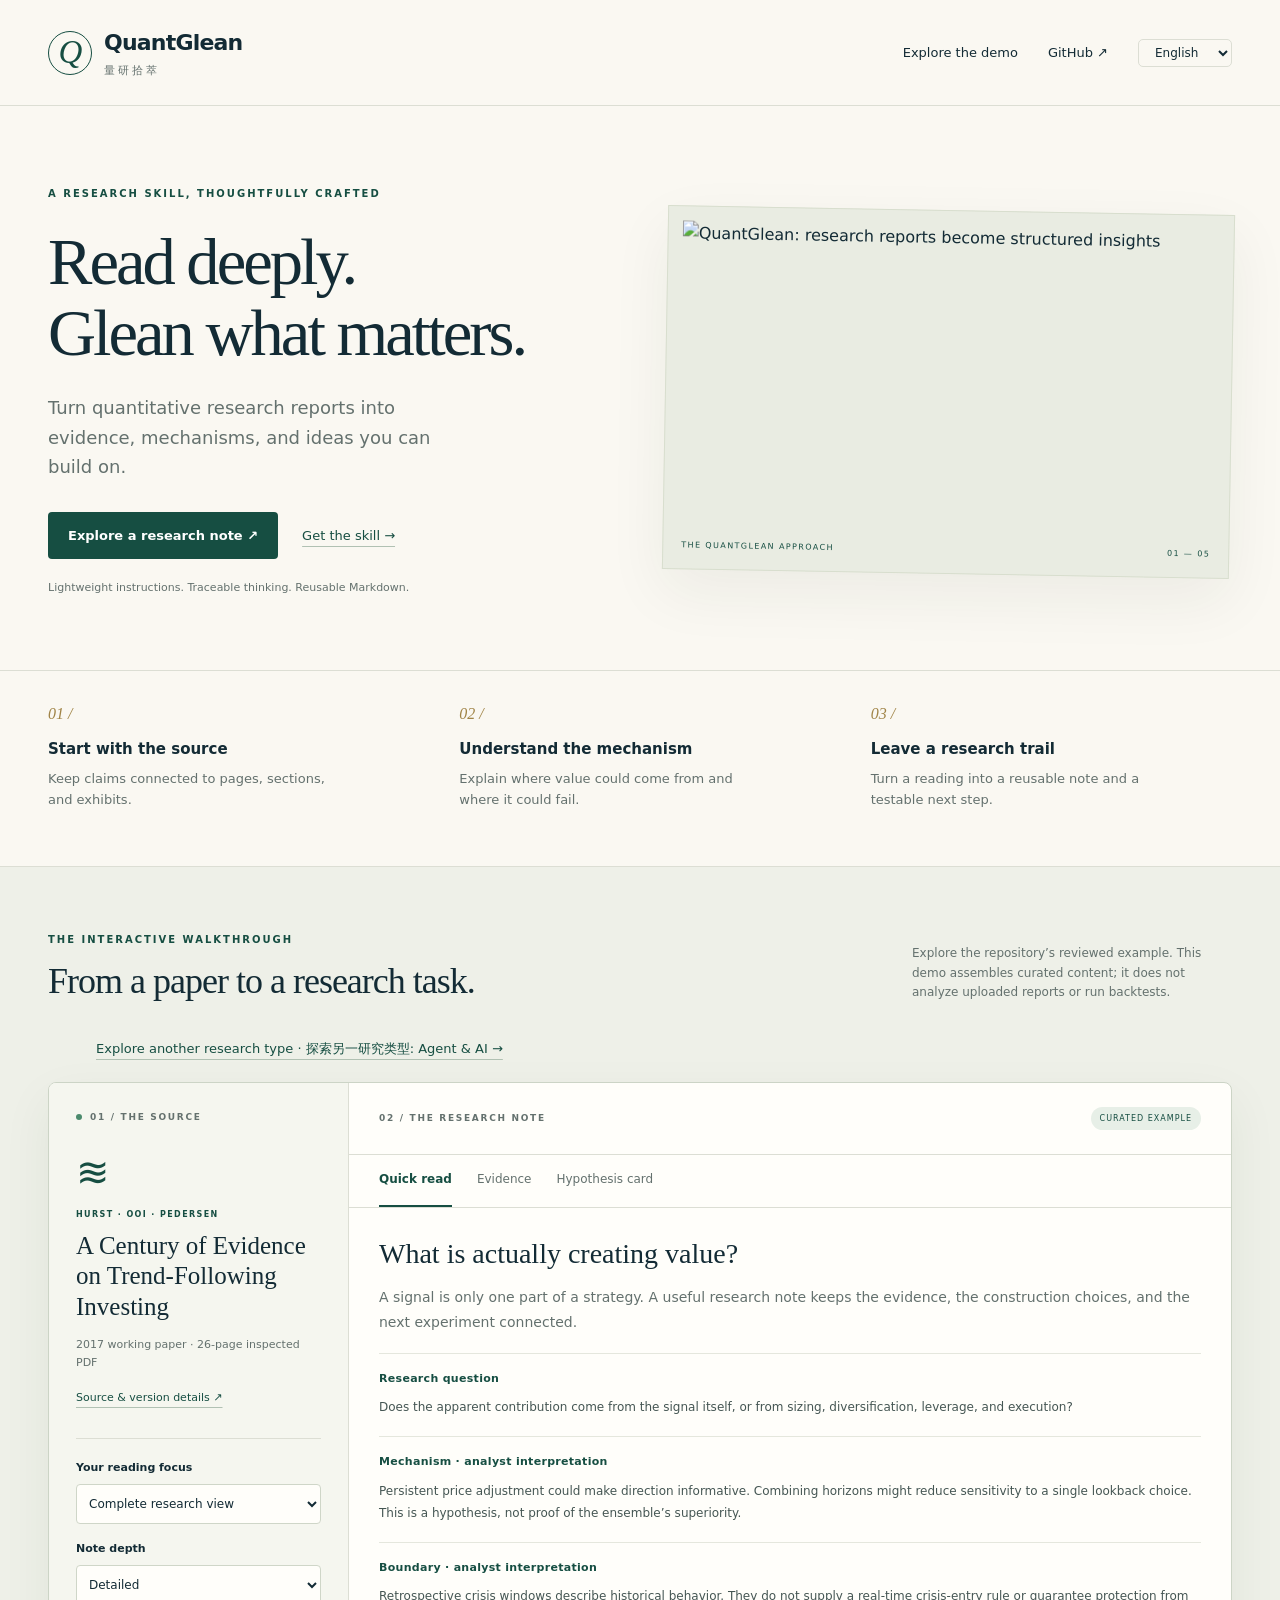
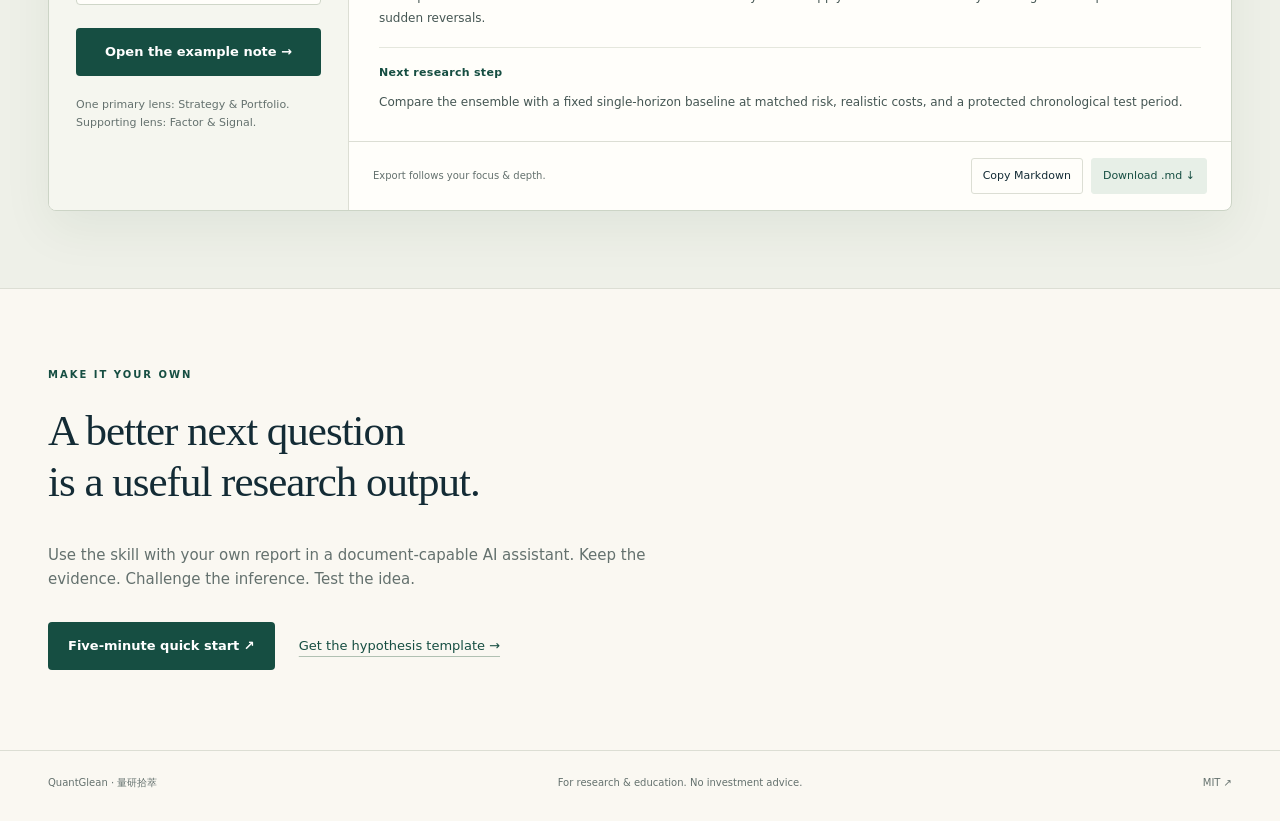
==== commit 8dcf4c2f: "demo: add link to agent research example" ====
--- a/site/index.html
+++ b/site/index.html
@@ -12,7 +12,7 @@
     <section class="hero wrap"><div class="hero-copy"><p class="eyebrow" data-i18n="eyebrow">A RESEARCH SKILL, THOUGHTFULLY CRAFTED</p><h1 data-i18n="headline">Read deeply.<br>Glean what matters.</h1><p class="intro" data-i18n="intro">Turn quantitative research reports into evidence, mechanisms, and ideas you can build on.</p><div class="hero-actions"><a class="button primary" href="#workbench" data-i18n="start">Explore a research note ↗</a><a class="text-link" id="skill-link" href="https://github.com/runqiwang777/QuantGlean/blob/main/SKILL.md" data-i18n="skill">Get the skill →</a></div><p class="micro" data-i18n="heroMicro">Lightweight instructions. Traceable thinking. Reusable Markdown.</p></div><figure class="hero-art"><img src="assets/QuantGlean.png" alt="QuantGlean 量研拾萃: research reports pass through a sieve into structured insights" width="1672" height="941"><figcaption><span data-i18n="artLabel">THE QUANTGLEAN APPROACH</span><span>01 — 05</span></figcaption></figure></section>
     <section class="principles wrap" aria-label="Research principles"><div><span>01 /</span><h2 data-i18n="p1">Start with the source</h2><p data-i18n="p1d">Keep claims connected to pages, sections, and exhibits.</p></div><div><span>02 /</span><h2 data-i18n="p2">Understand the mechanism</h2><p data-i18n="p2d">Explain where value could come from and where it could fail.</p></div><div><span>03 /</span><h2 data-i18n="p3">Leave a research trail</h2><p data-i18n="p3d">Turn a reading into a reusable note and a testable next step.</p></div></section>
     <section class="workshop" id="workbench"><div class="wrap"><div class="section-heading"><div><p class="eyebrow" data-i18n="walkthrough">THE INTERACTIVE WALKTHROUGH</p><h2 data-i18n="workTitle">From a paper to a research task.</h2></div><p data-i18n="demoNote">Explore the repository's reviewed example. This demo assembles curated content; it does not analyze uploaded reports or run backtests.</p></div>
-      <div class="bench"><aside class="source-panel"><div class="panel-label"><span class="dot"></span><span data-i18n="sourceLabel">01 / THE SOURCE</span></div><div class="paper-icon" aria-hidden="true">≋</div><p class="eyebrow">HURST · OOI · PEDERSEN</p><h3>A Century of Evidence on Trend-Following Investing</h3><p class="source-meta" data-i18n="sourceMeta">2017 working paper · 26-page inspected PDF</p><a class="text-link" href="https://github.com/runqiwang777/QuantGlean/blob/main/examples/aqr-century-trend-following/SOURCE.md" data-i18n="provenance">Source & version details ↗</a><hr><label for="focus" data-i18n="focusLabel">Your reading focus</label><select id="focus"><option value="all">Complete research view</option><option value="mechanism">Value mechanism</option><option value="evidence">Evidence & limitations</option><option value="validation">Validation plan</option></select><label for="depth" data-i18n="depthLabel">Note depth</label><select id="depth"><option value="full">Detailed</option><option value="quick">Quick read</option></select><button class="button primary open-note" id="build" data-i18n="build">Open the example note →</button><p class="micro" data-i18n="sourceMicro">One primary lens: Strategy & Portfolio.<br>Supporting lens: Factor & Signal.</p></aside>
+      <p class="wrap" style="margin:0 auto 1.25rem"><a class="text-link" href="finrobot-example.html">Explore another research type · 探索另一研究类型: Agent &amp; AI →</a></p><div class="bench"><aside class="source-panel"><div class="panel-label"><span class="dot"></span><span data-i18n="sourceLabel">01 / THE SOURCE</span></div><div class="paper-icon" aria-hidden="true">≋</div><p class="eyebrow">HURST · OOI · PEDERSEN</p><h3>A Century of Evidence on Trend-Following Investing</h3><p class="source-meta" data-i18n="sourceMeta">2017 working paper · 26-page inspected PDF</p><a class="text-link" href="https://github.com/runqiwang777/QuantGlean/blob/main/examples/aqr-century-trend-following/SOURCE.md" data-i18n="provenance">Source & version details ↗</a><hr><label for="focus" data-i18n="focusLabel">Your reading focus</label><select id="focus"><option value="all">Complete research view</option><option value="mechanism">Value mechanism</option><option value="evidence">Evidence & limitations</option><option value="validation">Validation plan</option></select><label for="depth" data-i18n="depthLabel">Note depth</label><select id="depth"><option value="full">Detailed</option><option value="quick">Quick read</option></select><button class="button primary open-note" id="build" data-i18n="build">Open the example note →</button><p class="micro" data-i18n="sourceMicro">One primary lens: Strategy & Portfolio.<br>Supporting lens: Factor & Signal.</p></aside>
       <div class="note-panel"><div class="note-toolbar"><span class="panel-label" data-i18n="outputLabel">02 / THE RESEARCH NOTE</span><span class="badge" data-i18n="curated">CURATED EXAMPLE</span></div><div class="tabs" role="tablist" aria-label="Research note sections"><button id="tab-overview" role="tab" aria-controls="note" aria-selected="true" data-tab="overview" data-i18n="overview">Quick read</button><button id="tab-evidence" role="tab" aria-controls="note" aria-selected="false" tabindex="-1" data-tab="evidence" data-i18n="evidence">Evidence</button><button id="tab-hypothesis" role="tab" aria-controls="note" aria-selected="false" tabindex="-1" data-tab="hypothesis" data-i18n="hypothesis">Hypothesis card</button></div><div id="note" role="tabpanel" aria-labelledby="tab-overview"></div><div class="export-bar"><span id="export-caption" data-i18n="exportCaption">Take the selected note with you.</span><div><button id="copy" data-i18n="copy">Copy Markdown</button><button class="export" id="download" data-i18n="download">Download .md ↓</button></div></div></div></div><p id="status" role="status" aria-live="polite"></p>
     </div></section>
     <section class="next wrap"><p class="eyebrow" data-i18n="nextEyebrow">MAKE IT YOUR OWN</p><h2 data-i18n="nextTitle">A better next question<br>is a useful research output.</h2><p data-i18n="nextBody">Use the skill with your own report in a document-capable AI assistant. Keep the evidence. Challenge the inference. Test the idea.</p><div class="hero-actions"><a class="button primary" id="guide-link" href="https://github.com/runqiwang777/QuantGlean#five-minute-quick-start" data-i18n="guide">Five-minute quick start ↗</a><a class="text-link" id="template-link" href="https://github.com/runqiwang777/QuantGlean/blob/main/templates/alpha-hypothesis.md" data-i18n="template">Get the hypothesis template →</a></div></section>
